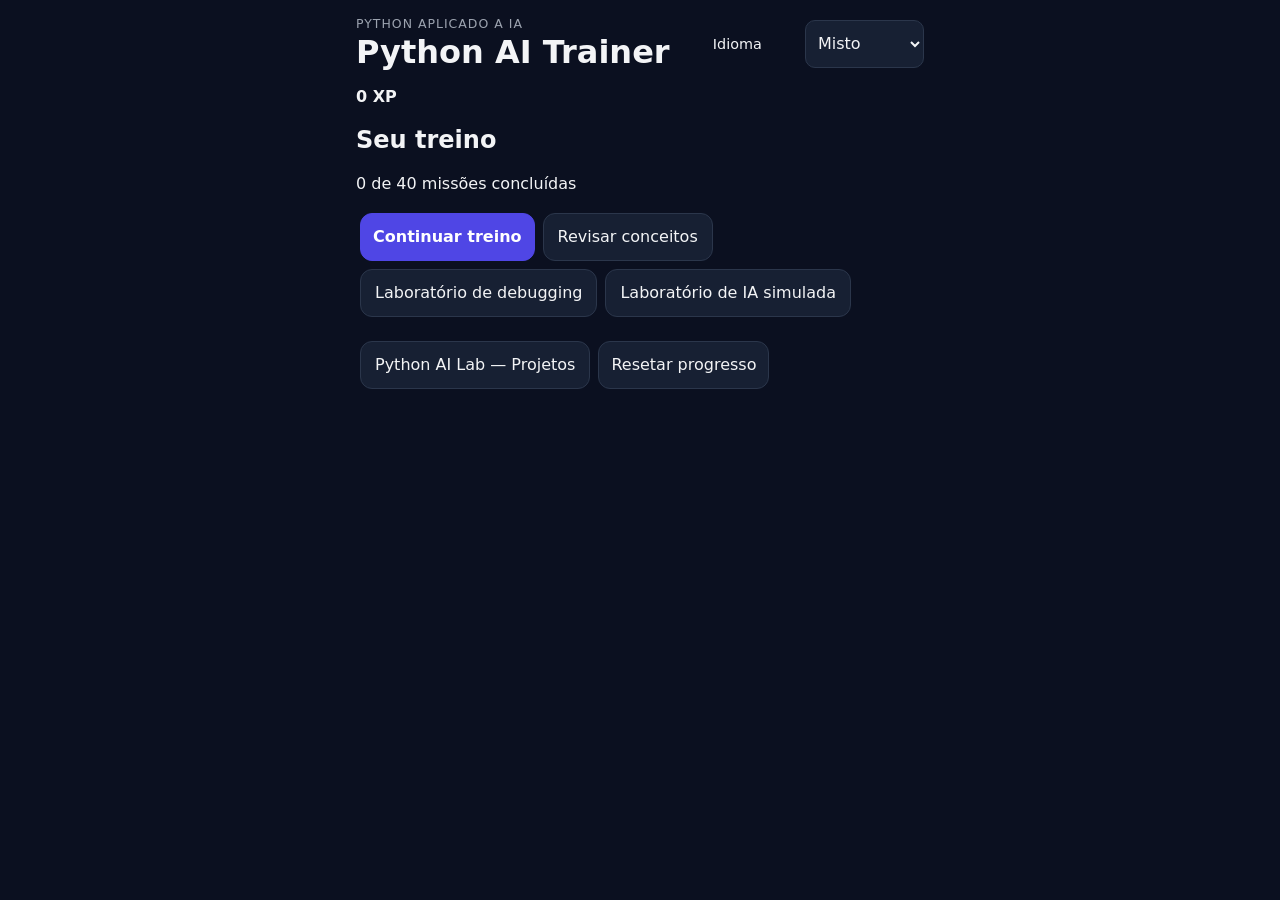
==== index.html @ 4cb20e85 "Refine project guidance and verify evaluation boundary cases" ====
<!doctype html>
<html lang="pt-BR"><head><meta charset="utf-8"><meta name="viewport" content="width=device-width, initial-scale=1, viewport-fit=cover"><meta name="theme-color" content="#111827"><title>Python AI Trainer</title><link rel="stylesheet" href="style.css"><link rel="stylesheet" href="projects/projects.css"></head>
<body><p id="storageStatus" role="status" hidden></p><main class="app-shell"><header class="topbar"><div><p id="tagline" class="eyebrow">Python aplicado a IA</p><h1>Python AI Trainer</h1></div><label for="language" id="languageLabel">Idioma</label><select id="language"><option value="pt">Português</option><option value="mixed">Misto</option><option value="en">English</option></select><strong id="xp">0 XP</strong></header>
<section id="home"><h2 id="homeTitle">Seu treino</h2><p id="homeProgress"></p><button id="continue" class="primary">Continuar treino</button><button id="reviewButton"></button><button id="debugButton"></button><button id="aiLabButton"></button><p id="reviewNotice" aria-live="polite"></p><div id="debugList" hidden></div><button id="projectsButton">Python AI Lab — Projetos</button><button id="reset">Resetar progresso</button></section>
<section id="mission" hidden><button id="returnToProject" hidden></button><button id="homeButton">← Início</button><div class="progress-card"><p id="module"></p><p id="counter"></p><div class="progress-track"><div id="bar" class="progress-bar"></div></div></div><article class="mission-card"><h2 id="title"></h2><p id="prompt"></p><section id="debugPanel" hidden><p id="debugNotice"></p><pre id="debugError"></pre><div id="investigate"></div><p id="investigationFeedback" aria-live="polite"></p></section><pre id="context"></pre><pre id="code"></pre><div id="answer" class="answer"></div><pre id="assembled" class="code-display" hidden></pre><div id="legend" class="legend"></div><section id="glossary" hidden><div id="termDetails"></div><button id="knowTerm"></button><button id="closeGlossary"></button></section><button id="simulate" hidden></button><section id="simulation" hidden><p id="simLabel"></p><pre id="simCode"></pre><p id="simExplanation" aria-live="polite"></p><h3 id="variablesLabel"></h3><pre id="simVariables"></pre><h3 id="outputLabel"></h3><pre id="simOutput"></pre><div class="actions"><button id="prevLine"></button><button id="nextLine"></button><button id="resetSim"></button></div></section><div class="actions"><button id="hint">Dica 1</button><button id="submit" class="primary">Responder</button></div><p id="feedback" aria-live="polite"></p><button id="next" class="primary" hidden>Próxima missão</button></article><button id="restartModule">Recomeçar módulo</button></section><section id="aiLab" hidden><button id="labHome"></button><h2 id="labTitle"></h2><p id="labNotice"></p><div id="labChoices" class="actions"></div><section id="labFlow" hidden><h3 id="labStage"></h3><pre id="labData"></pre><p id="labExplanation"></p><div id="labActions" class="answer"></div><p id="labFeedback" aria-live="polite"></p><div class="actions"><button id="labPrev"></button><button id="labNext"></button><button id="labRestart"></button></div></section></section><section id="projectsArea" hidden aria-label="Python AI Lab">
  <nav class="project-nav" aria-label="Python AI Lab navigation">
    <button id="pHome"></button><details id="pMenu"><summary id="pMenuLabel"></summary><div class="project-stack"><button id="pHub"></button><button id="pDebug"></button><button id="pTesting"></button><button id="pSkills"></button><button id="pPortfolio"></button></div></details>
  </nav>
  <p id="pXP" class="eyebrow"></p>
  <section id="pListPanel"><h2 id="pListTitle" tabindex="-1"></h2><p id="pListIntro"></p><div id="pList"></div></section>
  <section id="pActivity" hidden>
    <h2 id="pTitle" tabindex="-1"></h2><details id="pObjective"><summary id="pObjectiveLabel"></summary><p id="pGoal"></p><p id="pContext" class="description"></p></details><p id="pProgress"></p>
    <details><summary id="pNavigationSummary">Etapas / Stages</summary><div id="pStepList" class="project-stack"></div></details>
    <article class="mission-card project-stage">
      <h3 id="pStep" tabindex="-1"></h3><p id="pPrompt"></p><pre id="pCode"></pre><pre id="pEvidence" hidden></pre>
      <div id="pAnswers" class="answer"></div>
      <div class="actions"><button id="pHint"></button><button id="pSubmit" class="primary"></button></div>
      <p id="pFeedback" aria-live="polite" role="status"></p>
      <aside id="pSupport" class="project-support" hidden><p id="pSupportText"></p><div class="actions"><button id="pReview"></button><button id="pExample"></button><button id="pProceed"></button></div></aside>
      <div id="pLayers" class="actions"></div><p id="pLayerText" class="project-support" hidden></p>
      <div id="pTerms" class="actions"></div><pre id="pTermText" class="project-support" hidden></pre>
      <div class="actions"><button id="pPrev"></button><button id="pNext" class="primary"></button></div>
    </article>
    <details id="pWorkspace"><summary id="pWorkspaceLabel"></summary><p id="pArtifactSummary"></p><pre id="pArtifact"></pre><pre id="pPreview"></pre><pre id="pSolution"></pre></details>
    <section class="project-card"><button id="pRunTests"></button><p id="pTestsNotice"></p><pre id="pTestsResult" aria-live="polite"></pre></section>
    <details id="pFlow"><summary id="pFlowSummary"></summary><p id="pFlowNotice"></p><div id="pFlowChoices" class="actions"></div><div id="pFlowPath" class="project-stack"></div><h3 id="pFlowTitle"></h3><h4 id="pInputLabel"></h4><pre id="pFlowInput"></pre><h4 id="pOutputLabel"></h4><pre id="pFlowOutput"></pre><p id="pFlowExplanation" aria-live="polite"></p><div class="actions"><button id="pFlowPrev"></button><button id="pFlowNext"></button><button id="pFlowReset"></button></div></details>
    <p id="pLimit" class="description"></p><button id="pRestart"></button>
  </section>
  <section id="pConclusion" hidden><h2 id="pConclusionTitle" tabindex="-1"></h2><p id="pConclusionResult"></p><p id="pConclusionLimit"></p><div class="actions"><button id="pRevisit"></button><button id="pExport"></button></div></section>
  <section id="pPortfolioPanel" hidden><h2 id="pPortfolioTitle" tabindex="-1"></h2><p id="pPortfolioIntro"></p><div id="pPortfolioList"></div></section>
  <section id="pSkillsPanel" hidden><h2 id="pSkillsTitle" tabindex="-1"></h2><p id="pSkillsIntro"></p><div id="pSkillsCards"></div></section>
</section>
</main>
<script src="core/storage.js"></script><script src="core/progress.js"></script><script src="core/session.js"></script><script src="core/simulation.js"></script><script src="core/content.js"></script><script src="labs.js"></script><script src="game.js"></script><script src="language.js"></script><script src="projects/engine.js"></script><script src="projects/models.js"></script><script src="projects/portfolio.js"></script><script src="projects/flow-view.js"></script><script src="projects/view.js"></script><script src="app.js"></script></body></html>
---- style.css ----
:root {
  color-scheme: light dark;
  --bg: #0b1020;
  --panel: #121a2b;
  --card: #172033;
  --text: #f3f4f6;
  --muted: #9ca3af;
  --border: #2b364b;
  --accent: #4f46e5;
  --accent-2: #6366f1;
  --success: #16a34a;
  --danger: #dc2626;
}

* { box-sizing: border-box; }
body {
  margin: 0;
  font-family: Inter, system-ui, -apple-system, BlinkMacSystemFont, "Segoe UI", sans-serif;
  background: var(--bg);
  color: var(--text);
}
button { font: inherit; }
.app-shell { width: min(100%, 980px); margin: 0 auto; padding: 16px; }
.topbar { display: flex; justify-content: space-between; align-items: center; gap: 16px; margin-bottom: 14px; }
.topbar h1 { margin: 2px 0 0; font-size: clamp(1.35rem, 5vw, 2rem); }
.eyebrow { margin: 0; color: var(--muted); font-size: .78rem; text-transform: uppercase; letter-spacing: .08em; }
.xp-box { border: 1px solid var(--border); background: var(--panel); border-radius: 12px; padding: 10px 12px; white-space: nowrap; }
.progress-card, .mission-card, .legend-card { border: 1px solid var(--border); background: var(--panel); border-radius: 16px; }
.progress-card { padding: 12px; margin-bottom: 14px; }
.progress-labels { display: flex; justify-content: space-between; color: var(--muted); font-size: .88rem; margin-bottom: 8px; }
.progress-track { height: 9px; background: var(--card); border-radius: 999px; overflow: hidden; }
.progress-bar { height: 100%; width: 0; background: var(--accent); transition: width .2s ease; }
.game-grid { display: grid; gap: 14px; }
.mission-card, .legend-card { padding: 16px; }
.mission-card h2 { margin: 6px 0 8px; font-size: 1.25rem; }
.description { color: var(--muted); line-height: 1.5; }
.data-card, .why-card { background: var(--card); border: 1px solid var(--border); border-radius: 12px; padding: 12px; }
.data-card span { color: var(--muted); font-size: .85rem; }
pre { margin: 8px 0 0; overflow-x: auto; white-space: pre-wrap; word-break: break-word; }
h3 { margin: 18px 0 10px; font-size: 1rem; }
.token-bank { display: flex; flex-wrap: wrap; gap: 9px; }
.token-bank button, .actions button, .next {
  min-height: 44px;
  border-radius: 11px;
  border: 1px solid var(--border);
  background: var(--card);
  color: var(--text);
  padding: 10px 13px;
  cursor: pointer;
}
.token-bank button { font-family: ui-monospace, SFMono-Regular, Menlo, monospace; }
.token-bank button:active, .actions button:active { transform: scale(.98); }
button.primary { background: var(--accent); border-color: var(--accent); color: white; font-weight: 700; }
.code-display { min-height: 120px; border: 1px solid var(--border); background: #0a0f1d; border-radius: 12px; padding: 13px; font-family: ui-monospace, SFMono-Regular, Menlo, monospace; white-space: pre-wrap; word-break: break-word; }
.code-placeholder { color: var(--muted); font-family: inherit; }
.actions { display: flex; flex-wrap: wrap; gap: 9px; margin-top: 12px; }
.feedback { margin-top: 12px; border: 1px solid var(--border); border-radius: 12px; padding: 12px; color: var(--muted); line-height: 1.45; }
.feedback.success { color: #bbf7d0; border-color: #166534; }
.feedback.error { color: #fecaca; border-color: #7f1d1d; }
.next { width: 100%; margin-top: 12px; }
.hidden { display: none !important; }
.legend-item { padding: 10px 0; border-bottom: 1px solid var(--border); }
.legend-item:last-child { border-bottom: 0; }
.legend-item code { display: inline-block; margin-bottom: 4px; }
.legend-item p, .why-card p { margin: 4px 0 0; color: var(--muted); line-height: 1.4; }
.why-card { margin-top: 18px; }

@media (min-width: 760px) {
  .game-grid { grid-template-columns: minmax(0, 1.5fr) minmax(260px, .8fr); align-items: start; }
  .legend-card { position: sticky; top: 16px; }
}
[hidden] { display:none !important; }
button { min-height:48px; padding:10px 14px; border:1px solid var(--border); border-radius:12px; background:var(--card); color:var(--text); cursor:pointer; }
button.selected { outline:3px solid var(--accent-2); }
#answer { display:grid; gap:10px; margin:14px 0; }
#answer button { width:100%; text-align:left; white-space:normal; }
#homeStats, #glossaryList article, #mission .mission-card { padding:16px; margin:12px 0; border:1px solid var(--border); border-radius:14px; background:var(--panel); }
@media(max-width:480px){.app-shell{padding:12px}.topbar{align-items:flex-start;flex-direction:column}.actions{display:grid;grid-template-columns:1fr}pre{max-width:100%}}
[hidden]{display:none!important}
#home,#mission{width:100%}.app-shell{width:min(100%,600px);padding:16px}.mission-card{padding:16px;margin:12px 0}.answer{display:grid;gap:10px;margin:16px 0}.answer button,.actions button,#continue,#reset,#restartModule,#homeButton,#next{min-height:48px;padding:12px;border-radius:12px;white-space:normal;overflow-wrap:anywhere}.answer button{text-align:left}.selected{outline:3px solid var(--accent-2)}.legend{padding:10px 0;color:var(--muted);font-size:.92rem}.legend p{margin:7px 0}.code-display,pre{max-width:100%;overflow-wrap:anywhere;white-space:pre-wrap}.progress-card p{display:inline-block;margin:4px 12px 8px 0}.actions{display:grid;grid-template-columns:1fr 1fr;gap:10px}.feedback{line-height:1.5;overflow-wrap:anywhere}button{touch-action:manipulation}@media(max-width:360px){.app-shell{padding:10px}.actions{grid-template-columns:1fr}.topbar{align-items:flex-start;flex-direction:column}.mission-card{padding:12px}}
select{min-height:48px;max-width:100%;font:inherit;background:var(--card);color:var(--text);padding:8px;border:1px solid var(--border);border-radius:10px}.topbar{flex-wrap:wrap}.topbar label{font-size:.9rem}#glossary,#simulation{padding:12px;background:var(--card);border:1px solid var(--accent-2);border-radius:12px;margin:12px 0}#simCode span{display:block;white-space:pre-wrap;overflow-wrap:anywhere}.current-line{background:#39317d;border-left:4px solid #a5b4fc}button:disabled{opacity:.5;cursor:default}button:focus-visible,select:focus-visible{outline:3px solid #a5b4fc;outline-offset:2px}#termDetails p{overflow-wrap:anywhere}#legend button{margin:4px;max-width:100%}
#debugList{display:grid;gap:10px;margin:12px 0}#debugPanel{border:1px solid #f59e0b;border-radius:12px;padding:12px;margin:12px 0}#investigate{display:grid;gap:8px}#aiLab pre,#debugError{overflow-wrap:anywhere;white-space:pre-wrap}#labChoices{display:grid;grid-template-columns:1fr}#labFlow{margin:16px 0;padding:12px;border:1px solid var(--border);border-radius:12px}#home>button{margin:4px;max-width:100%;overflow-wrap:anywhere}#debugList button,#investigate button,#labFlow button{min-height:48px;white-space:normal;overflow-wrap:anywhere;max-width:100%}@media(prefers-reduced-motion:reduce){*,*::before,*::after{animation:none!important;transition:none!important;scroll-behavior:auto!important}}
---- projects/projects.css ----
.project-nav,.project-stack{display:grid;gap:8px;margin:12px 0}.project-nav{grid-template-columns:repeat(2,minmax(0,1fr))}#projectsArea{max-width:100%;min-width:0}#projectsArea button{min-height:48px;white-space:pre-wrap;overflow-wrap:anywhere;max-width:100%;font-size:1rem}#projectsArea pre{font-size:.88rem;max-width:100%;white-space:pre-wrap;overflow-wrap:anywhere;word-break:break-word}#projectsArea p{line-height:1.5;overflow-wrap:anywhere}#projectsArea details,.project-card{padding:14px;margin:12px 0;border:1px solid var(--border);border-radius:14px;background:var(--panel)}#projectsArea summary{min-height:44px;cursor:pointer;font-weight:600;line-height:1.5;overflow-wrap:anywhere}.project-card h3{margin-top:0}.project-stage{margin:12px 0}.project-support{border-left:3px solid #a5b4fc;background:var(--card);padding:12px;margin:12px 0}.project-stack [aria-current=step],#pFlowPath [aria-current=step]{outline:2px solid #a5b4fc;background:#39317d}.project-stack button{text-align:left}#pFlowPath button:not(:last-child)::after{content:' ↓';color:#c7d2fe}.flow-warning{border-left:3px solid #f59e0b;padding-left:12px}#storageStatus{margin:8px;padding:12px;border:1px solid #f59e0b;border-radius:8px;line-height:1.4}#pAnswers button[disabled]{opacity:1;cursor:default}#pAnswers button[disabled]:not(.selected){opacity:.6}#returnToProject{margin:8px 0;min-height:48px}@media(max-width:360px){.project-nav{grid-template-columns:1fr}.project-card,#projectsArea details{padding:10px}}@media(prefers-reduced-motion:reduce){#projectsArea *{scroll-behavior:auto!important;transition:none!important}}
#projectsArea .project-nav>details{margin:0;padding:10px;align-self:start}#projectsArea .project-nav>details>summary{min-height:28px}#pTestsResult{line-height:1.7}#pStep,#pTitle,#pConclusionTitle{scroll-margin-top:12px}
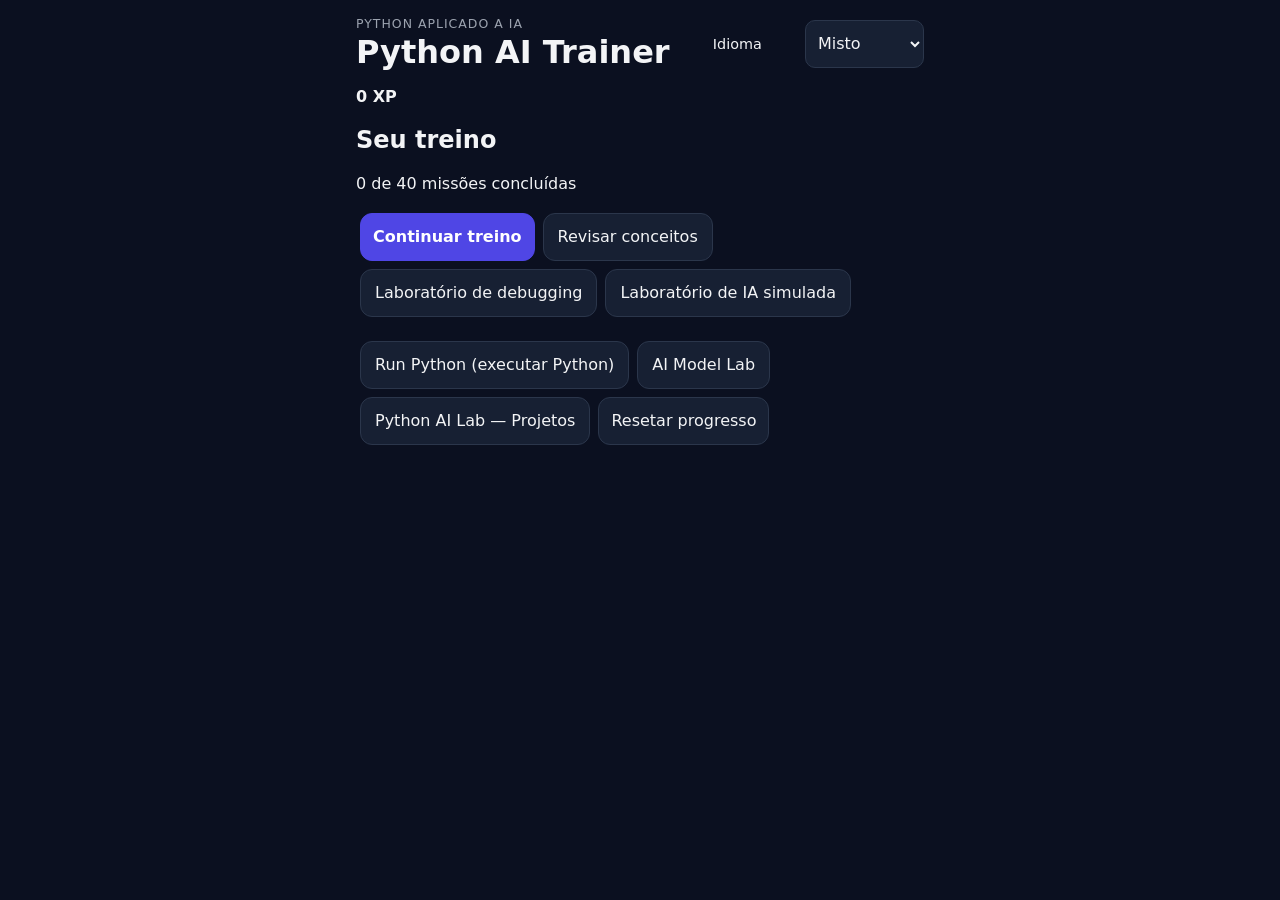
==== commit d9bb52be: "Integrate 14 executable challenges, mobile editor and safe model lab preparation" ====
--- a/index.html
+++ b/index.html
@@ -1,7 +1,7 @@
 <!doctype html>
-<html lang="pt-BR"><head><meta charset="utf-8"><meta name="viewport" content="width=device-width, initial-scale=1, viewport-fit=cover"><meta name="theme-color" content="#111827"><title>Python AI Trainer</title><link rel="stylesheet" href="style.css"><link rel="stylesheet" href="projects/projects.css"></head>
+<html lang="pt-BR"><head><meta charset="utf-8"><meta name="viewport" content="width=device-width, initial-scale=1, viewport-fit=cover"><meta name="theme-color" content="#111827"><title>Python AI Trainer</title><link rel="stylesheet" href="style.css"><link rel="stylesheet" href="projects/projects.css"><link rel="stylesheet" href="runtime/runtime.css"></head>
 <body><p id="storageStatus" role="status" hidden></p><main class="app-shell"><header class="topbar"><div><p id="tagline" class="eyebrow">Python aplicado a IA</p><h1>Python AI Trainer</h1></div><label for="language" id="languageLabel">Idioma</label><select id="language"><option value="pt">Português</option><option value="mixed">Misto</option><option value="en">English</option></select><strong id="xp">0 XP</strong></header>
-<section id="home"><h2 id="homeTitle">Seu treino</h2><p id="homeProgress"></p><button id="continue" class="primary">Continuar treino</button><button id="reviewButton"></button><button id="debugButton"></button><button id="aiLabButton"></button><p id="reviewNotice" aria-live="polite"></p><div id="debugList" hidden></div><button id="projectsButton">Python AI Lab — Projetos</button><button id="reset">Resetar progresso</button></section>
+<section id="home"><h2 id="homeTitle">Seu treino</h2><p id="homeProgress"></p><button id="continue" class="primary">Continuar treino</button><button id="reviewButton"></button><button id="debugButton"></button><button id="aiLabButton"></button><p id="reviewNotice" aria-live="polite"></p><div id="debugList" hidden></div><button id="runtimeButton">Run Python (executar Python)</button><button id="modelLabButton" hidden>AI Model Lab</button><button id="projectsButton">Python AI Lab — Projetos</button><button id="reset">Resetar progresso</button></section>
 <section id="mission" hidden><button id="returnToProject" hidden></button><button id="homeButton">← Início</button><div class="progress-card"><p id="module"></p><p id="counter"></p><div class="progress-track"><div id="bar" class="progress-bar"></div></div></div><article class="mission-card"><h2 id="title"></h2><p id="prompt"></p><section id="debugPanel" hidden><p id="debugNotice"></p><pre id="debugError"></pre><div id="investigate"></div><p id="investigationFeedback" aria-live="polite"></p></section><pre id="context"></pre><pre id="code"></pre><div id="answer" class="answer"></div><pre id="assembled" class="code-display" hidden></pre><div id="legend" class="legend"></div><section id="glossary" hidden><div id="termDetails"></div><button id="knowTerm"></button><button id="closeGlossary"></button></section><button id="simulate" hidden></button><section id="simulation" hidden><p id="simLabel"></p><pre id="simCode"></pre><p id="simExplanation" aria-live="polite"></p><h3 id="variablesLabel"></h3><pre id="simVariables"></pre><h3 id="outputLabel"></h3><pre id="simOutput"></pre><div class="actions"><button id="prevLine"></button><button id="nextLine"></button><button id="resetSim"></button></div></section><div class="actions"><button id="hint">Dica 1</button><button id="submit" class="primary">Responder</button></div><p id="feedback" aria-live="polite"></p><button id="next" class="primary" hidden>Próxima missão</button></article><button id="restartModule">Recomeçar módulo</button></section><section id="aiLab" hidden><button id="labHome"></button><h2 id="labTitle"></h2><p id="labNotice"></p><div id="labChoices" class="actions"></div><section id="labFlow" hidden><h3 id="labStage"></h3><pre id="labData"></pre><p id="labExplanation"></p><div id="labActions" class="answer"></div><p id="labFeedback" aria-live="polite"></p><div class="actions"><button id="labPrev"></button><button id="labNext"></button><button id="labRestart"></button></div></section></section><section id="projectsArea" hidden aria-label="Python AI Lab">
   <nav class="project-nav" aria-label="Python AI Lab navigation">
     <button id="pHome"></button><details id="pMenu"><summary id="pMenuLabel"></summary><div class="project-stack"><button id="pHub"></button><button id="pDebug"></button><button id="pTesting"></button><button id="pSkills"></button><button id="pPortfolio"></button></div></details>
@@ -24,11 +24,11 @@
     <details id="pWorkspace"><summary id="pWorkspaceLabel"></summary><p id="pArtifactSummary"></p><pre id="pArtifact"></pre><pre id="pPreview"></pre><pre id="pSolution"></pre></details>
     <section class="project-card"><button id="pRunTests"></button><p id="pTestsNotice"></p><pre id="pTestsResult" aria-live="polite"></pre></section>
     <details id="pFlow"><summary id="pFlowSummary"></summary><p id="pFlowNotice"></p><div id="pFlowChoices" class="actions"></div><div id="pFlowPath" class="project-stack"></div><h3 id="pFlowTitle"></h3><h4 id="pInputLabel"></h4><pre id="pFlowInput"></pre><h4 id="pOutputLabel"></h4><pre id="pFlowOutput"></pre><p id="pFlowExplanation" aria-live="polite"></p><div class="actions"><button id="pFlowPrev"></button><button id="pFlowNext"></button><button id="pFlowReset"></button></div></details>
-    <p id="pLimit" class="description"></p><button id="pRestart"></button>
+    <button id="pPython" hidden></button><p id="pLimit" class="description"></p><button id="pRestart"></button>
   </section>
-  <section id="pConclusion" hidden><h2 id="pConclusionTitle" tabindex="-1"></h2><p id="pConclusionResult"></p><p id="pConclusionLimit"></p><div class="actions"><button id="pRevisit"></button><button id="pExport"></button></div></section>
+  <section id="pConclusion" hidden><h2 id="pConclusionTitle" tabindex="-1"></h2><p id="pConclusionResult"></p><p id="pConclusionLimit"></p><div class="actions"><button id="pConclusionPython" hidden></button><button id="pRevisit"></button><button id="pExport"></button></div></section>
   <section id="pPortfolioPanel" hidden><h2 id="pPortfolioTitle" tabindex="-1"></h2><p id="pPortfolioIntro"></p><div id="pPortfolioList"></div></section>
   <section id="pSkillsPanel" hidden><h2 id="pSkillsTitle" tabindex="-1"></h2><p id="pSkillsIntro"></p><div id="pSkillsCards"></div></section>
 </section>
-</main>
-<script src="core/storage.js"></script><script src="core/progress.js"></script><script src="core/session.js"></script><script src="core/simulation.js"></script><script src="core/content.js"></script><script src="labs.js"></script><script src="game.js"></script><script src="language.js"></script><script src="projects/engine.js"></script><script src="projects/models.js"></script><script src="projects/portfolio.js"></script><script src="projects/flow-view.js"></script><script src="projects/view.js"></script><script src="app.js"></script></body></html>
+<section id="runtimeArea" hidden aria-label="Python runtime"></section><section id="modelLabArea" hidden aria-label="AI Model Lab"></section></main>
+<script src="core/storage.js"></script><script src="core/progress.js"></script><script src="core/session.js"></script><script src="core/simulation.js"></script><script src="core/content.js"></script><script src="labs.js"></script><script src="game.js"></script><script src="language.js"></script><script src="projects/engine.js"></script><script src="projects/models.js"></script><script src="projects/portfolio.js"></script><script src="projects/flow-view.js"></script><script src="projects/view.js"></script><script src="runtime/content.js"></script><script src="runtime/progress.js"></script><script src="runtime/client.js"></script><script src="runtime/view.js"></script><script src="model-lab/contracts.js"></script><script src="model-lab/kaggle.js"></script><script src="model-lab/state.js"></script><script src="model-lab/view.js"></script><script src="app.js"></script></body></html>
--- a/runtime/runtime.css
+++ b/runtime/runtime.css
@@ -0,0 +1 @@
+#runtimeArea,#modelLabArea{width:100%;min-width:0;overflow-wrap:anywhere}#runtimeArea textarea,#runtimeArea select,#modelLabArea select{display:block;width:100%;max-width:100%;min-width:0;margin:8px 0}#runtimeArea textarea{box-sizing:border-box;background:#090f1d;color:var(--text);border:1px solid var(--border);border-radius:10px;padding:10px;font:16px/1.5 ui-monospace,SFMono-Regular,Menlo,monospace;resize:vertical;tab-size:4;white-space:pre-wrap;overflow-wrap:anywhere}#runtimeArea label{display:block;margin-top:10px}#runtimeArea button,#modelLabArea button{max-width:100%;white-space:pre-wrap;overflow-wrap:anywhere}#runtimeArea details,#rLinePanel,#rResult,#modelLabArea article{border:1px solid var(--border);border-radius:12px;padding:12px;margin:12px 0;background:var(--panel)}#runtimeArea pre,#modelLabArea pre{font-size:14px;line-height:1.5}#rStatus{padding:12px;border-left:4px solid var(--accent-2);background:var(--panel)}#rCases p{margin:8px 0}#rStale{color:#fbbf24}#runtimeArea textarea:focus-visible{outline:3px solid #a5b4fc;outline-offset:2px}#rChoices button{font-family:ui-monospace,SFMono-Regular,Menlo,monospace}#rHome,#rBack{margin:4px 0}#modelLabArea label{display:block;margin:10px 0}#modelLabArea .actions{grid-template-columns:1fr}#modelLabArea input{font:inherit;max-width:100%;width:100%;min-height:48px;color:var(--text);background:var(--card);border:1px solid var(--border);border-radius:10px;padding:8px}
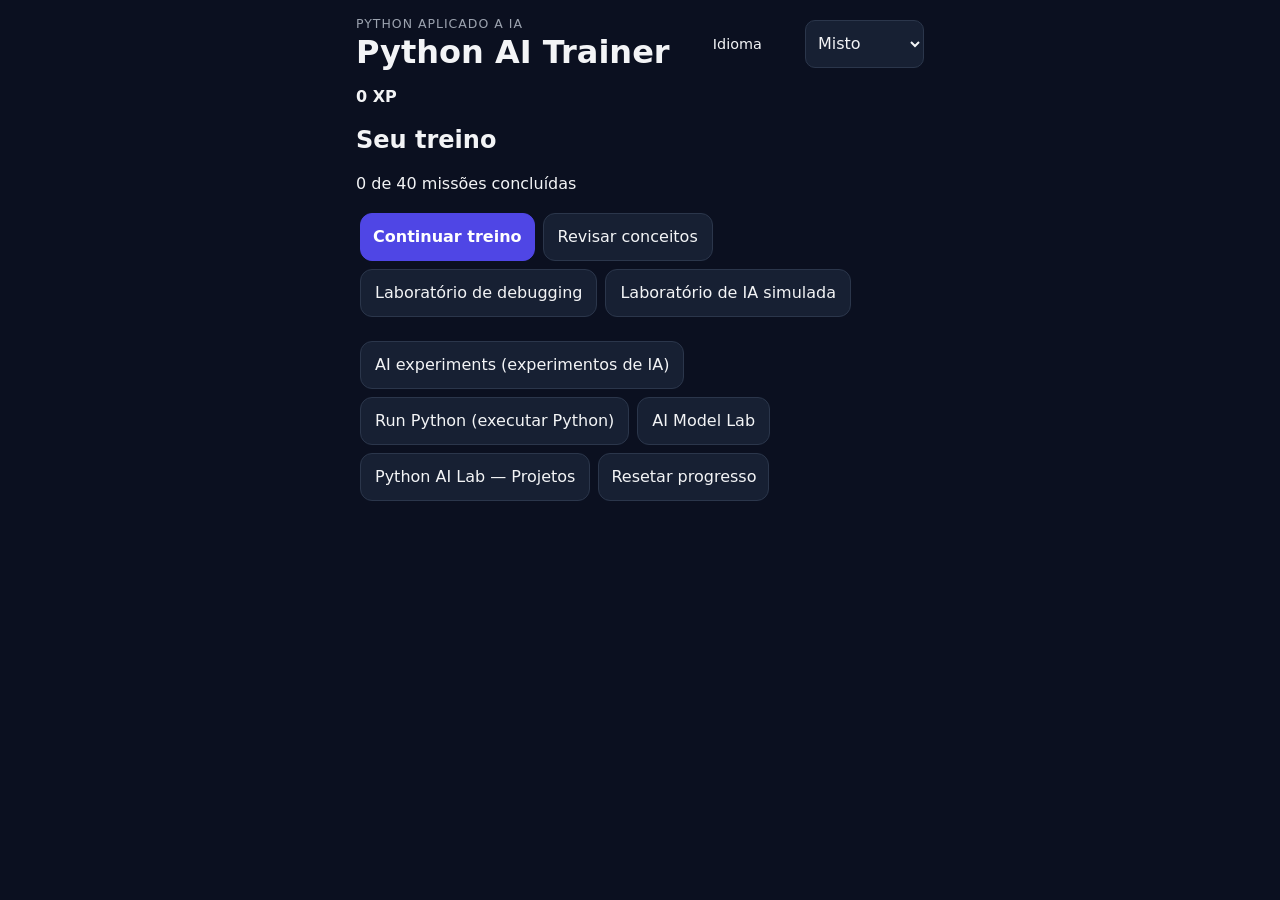
==== commit 5bfe098b: "Integrate experiment learning, measured local references and honest report imports" ====
--- a/index.html
+++ b/index.html
@@ -1,7 +1,7 @@
 <!doctype html>
-<html lang="pt-BR"><head><meta charset="utf-8"><meta name="viewport" content="width=device-width, initial-scale=1, viewport-fit=cover"><meta name="theme-color" content="#111827"><title>Python AI Trainer</title><link rel="stylesheet" href="style.css"><link rel="stylesheet" href="projects/projects.css"><link rel="stylesheet" href="runtime/runtime.css"></head>
+<html lang="pt-BR"><head><meta charset="utf-8"><meta name="viewport" content="width=device-width, initial-scale=1, viewport-fit=cover"><meta name="theme-color" content="#111827"><title>Python AI Trainer</title><link rel="stylesheet" href="style.css"><link rel="stylesheet" href="projects/projects.css"><link rel="stylesheet" href="runtime/runtime.css"><link rel="stylesheet" href="experiments/experiments.css"></head>
 <body><p id="storageStatus" role="status" hidden></p><main class="app-shell"><header class="topbar"><div><p id="tagline" class="eyebrow">Python aplicado a IA</p><h1>Python AI Trainer</h1></div><label for="language" id="languageLabel">Idioma</label><select id="language"><option value="pt">Português</option><option value="mixed">Misto</option><option value="en">English</option></select><strong id="xp">0 XP</strong></header>
-<section id="home"><h2 id="homeTitle">Seu treino</h2><p id="homeProgress"></p><button id="continue" class="primary">Continuar treino</button><button id="reviewButton"></button><button id="debugButton"></button><button id="aiLabButton"></button><p id="reviewNotice" aria-live="polite"></p><div id="debugList" hidden></div><button id="runtimeButton">Run Python (executar Python)</button><button id="modelLabButton" hidden>AI Model Lab</button><button id="projectsButton">Python AI Lab — Projetos</button><button id="reset">Resetar progresso</button></section>
+<section id="home"><h2 id="homeTitle">Seu treino</h2><p id="homeProgress"></p><button id="continue" class="primary">Continuar treino</button><button id="reviewButton"></button><button id="debugButton"></button><button id="aiLabButton"></button><p id="reviewNotice" aria-live="polite"></p><div id="debugList" hidden></div><button id="experimentsButton">Experimentos de IA</button><button id="runtimeButton">Run Python (executar Python)</button><button id="modelLabButton" hidden>AI Model Lab</button><button id="projectsButton">Python AI Lab — Projetos</button><button id="reset">Resetar progresso</button></section>
 <section id="mission" hidden><button id="returnToProject" hidden></button><button id="homeButton">← Início</button><div class="progress-card"><p id="module"></p><p id="counter"></p><div class="progress-track"><div id="bar" class="progress-bar"></div></div></div><article class="mission-card"><h2 id="title"></h2><p id="prompt"></p><section id="debugPanel" hidden><p id="debugNotice"></p><pre id="debugError"></pre><div id="investigate"></div><p id="investigationFeedback" aria-live="polite"></p></section><pre id="context"></pre><pre id="code"></pre><div id="answer" class="answer"></div><pre id="assembled" class="code-display" hidden></pre><div id="legend" class="legend"></div><section id="glossary" hidden><div id="termDetails"></div><button id="knowTerm"></button><button id="closeGlossary"></button></section><button id="simulate" hidden></button><section id="simulation" hidden><p id="simLabel"></p><pre id="simCode"></pre><p id="simExplanation" aria-live="polite"></p><h3 id="variablesLabel"></h3><pre id="simVariables"></pre><h3 id="outputLabel"></h3><pre id="simOutput"></pre><div class="actions"><button id="prevLine"></button><button id="nextLine"></button><button id="resetSim"></button></div></section><div class="actions"><button id="hint">Dica 1</button><button id="submit" class="primary">Responder</button></div><p id="feedback" aria-live="polite"></p><button id="next" class="primary" hidden>Próxima missão</button></article><button id="restartModule">Recomeçar módulo</button></section><section id="aiLab" hidden><button id="labHome"></button><h2 id="labTitle"></h2><p id="labNotice"></p><div id="labChoices" class="actions"></div><section id="labFlow" hidden><h3 id="labStage"></h3><pre id="labData"></pre><p id="labExplanation"></p><div id="labActions" class="answer"></div><p id="labFeedback" aria-live="polite"></p><div class="actions"><button id="labPrev"></button><button id="labNext"></button><button id="labRestart"></button></div></section></section><section id="projectsArea" hidden aria-label="Python AI Lab">
   <nav class="project-nav" aria-label="Python AI Lab navigation">
     <button id="pHome"></button><details id="pMenu"><summary id="pMenuLabel"></summary><div class="project-stack"><button id="pHub"></button><button id="pDebug"></button><button id="pTesting"></button><button id="pSkills"></button><button id="pPortfolio"></button></div></details>
@@ -30,5 +30,5 @@
   <section id="pPortfolioPanel" hidden><h2 id="pPortfolioTitle" tabindex="-1"></h2><p id="pPortfolioIntro"></p><div id="pPortfolioList"></div></section>
   <section id="pSkillsPanel" hidden><h2 id="pSkillsTitle" tabindex="-1"></h2><p id="pSkillsIntro"></p><div id="pSkillsCards"></div></section>
 </section>
-<section id="runtimeArea" hidden aria-label="Python runtime"></section><section id="modelLabArea" hidden aria-label="AI Model Lab"></section></main>
-<script src="core/storage.js"></script><script src="core/progress.js"></script><script src="core/session.js"></script><script src="core/simulation.js"></script><script src="core/content.js"></script><script src="labs.js"></script><script src="game.js"></script><script src="language.js"></script><script src="projects/engine.js"></script><script src="projects/models.js"></script><script src="projects/portfolio.js"></script><script src="projects/flow-view.js"></script><script src="projects/view.js"></script><script src="runtime/content.js"></script><script src="runtime/progress.js"></script><script src="runtime/client.js"></script><script src="runtime/view.js"></script><script src="model-lab/contracts.js"></script><script src="model-lab/kaggle.js"></script><script src="model-lab/state.js"></script><script src="model-lab/view.js"></script><script src="app.js"></script></body></html>
+<section id="experimentArea" hidden aria-label="AI experiments"></section><section id="runtimeArea" hidden aria-label="Python runtime"></section><section id="modelLabArea" hidden aria-label="AI Model Lab"></section></main>
+<script src="core/storage.js"></script><script src="core/progress.js"></script><script src="core/session.js"></script><script src="core/simulation.js"></script><script src="core/content.js"></script><script src="labs.js"></script><script src="game.js"></script><script src="language.js"></script><script src="projects/engine.js"></script><script src="projects/models.js"></script><script src="projects/portfolio.js"></script><script src="projects/flow-view.js"></script><script src="projects/view.js"></script><script src="runtime/content.js"></script><script src="runtime/progress.js"></script><script src="runtime/client.js"></script><script src="runtime/view.js"></script><script src="model-lab/contracts.js"></script><script src="model-lab/kaggle.js"></script><script src="model-lab/state.js"></script><script src="model-lab/view.js"></script><script src="experiments/contracts.js"></script><script src="experiments/state.js"></script><script src="experiments/view.js"></script><script src="app.js"></script></body></html>
--- a/experiments/experiments.css
+++ b/experiments/experiments.css
@@ -0,0 +1 @@
+#experimentArea{min-width:0;overflow-wrap:anywhere}#experimentArea button{max-width:100%;min-height:48px;white-space:normal;overflow-wrap:anywhere}#experimentArea article,#experimentArea details,#eResult{padding:12px;margin:12px 0;border:1px solid var(--border);border-radius:12px;background:var(--panel)}#experimentArea select{display:block;min-width:0;width:100%;max-width:100%;margin:8px 0}#experimentArea label{display:block;margin:8px 0}#experimentArea pre{max-width:100%;font-size:14px;line-height:1.5;white-space:pre-wrap;overflow-wrap:anywhere}#eStatus,#eReportState{padding:10px;border-left:4px solid var(--accent-2);background:var(--panel)}#experimentArea .actions{grid-template-columns:1fr}#eFeedback{padding:8px}#eNotebook{max-height:65vh;overflow-y:auto}#eSource{font-size:.9rem}#eNav button[aria-current=step]{outline:2px solid var(--accent-2)}
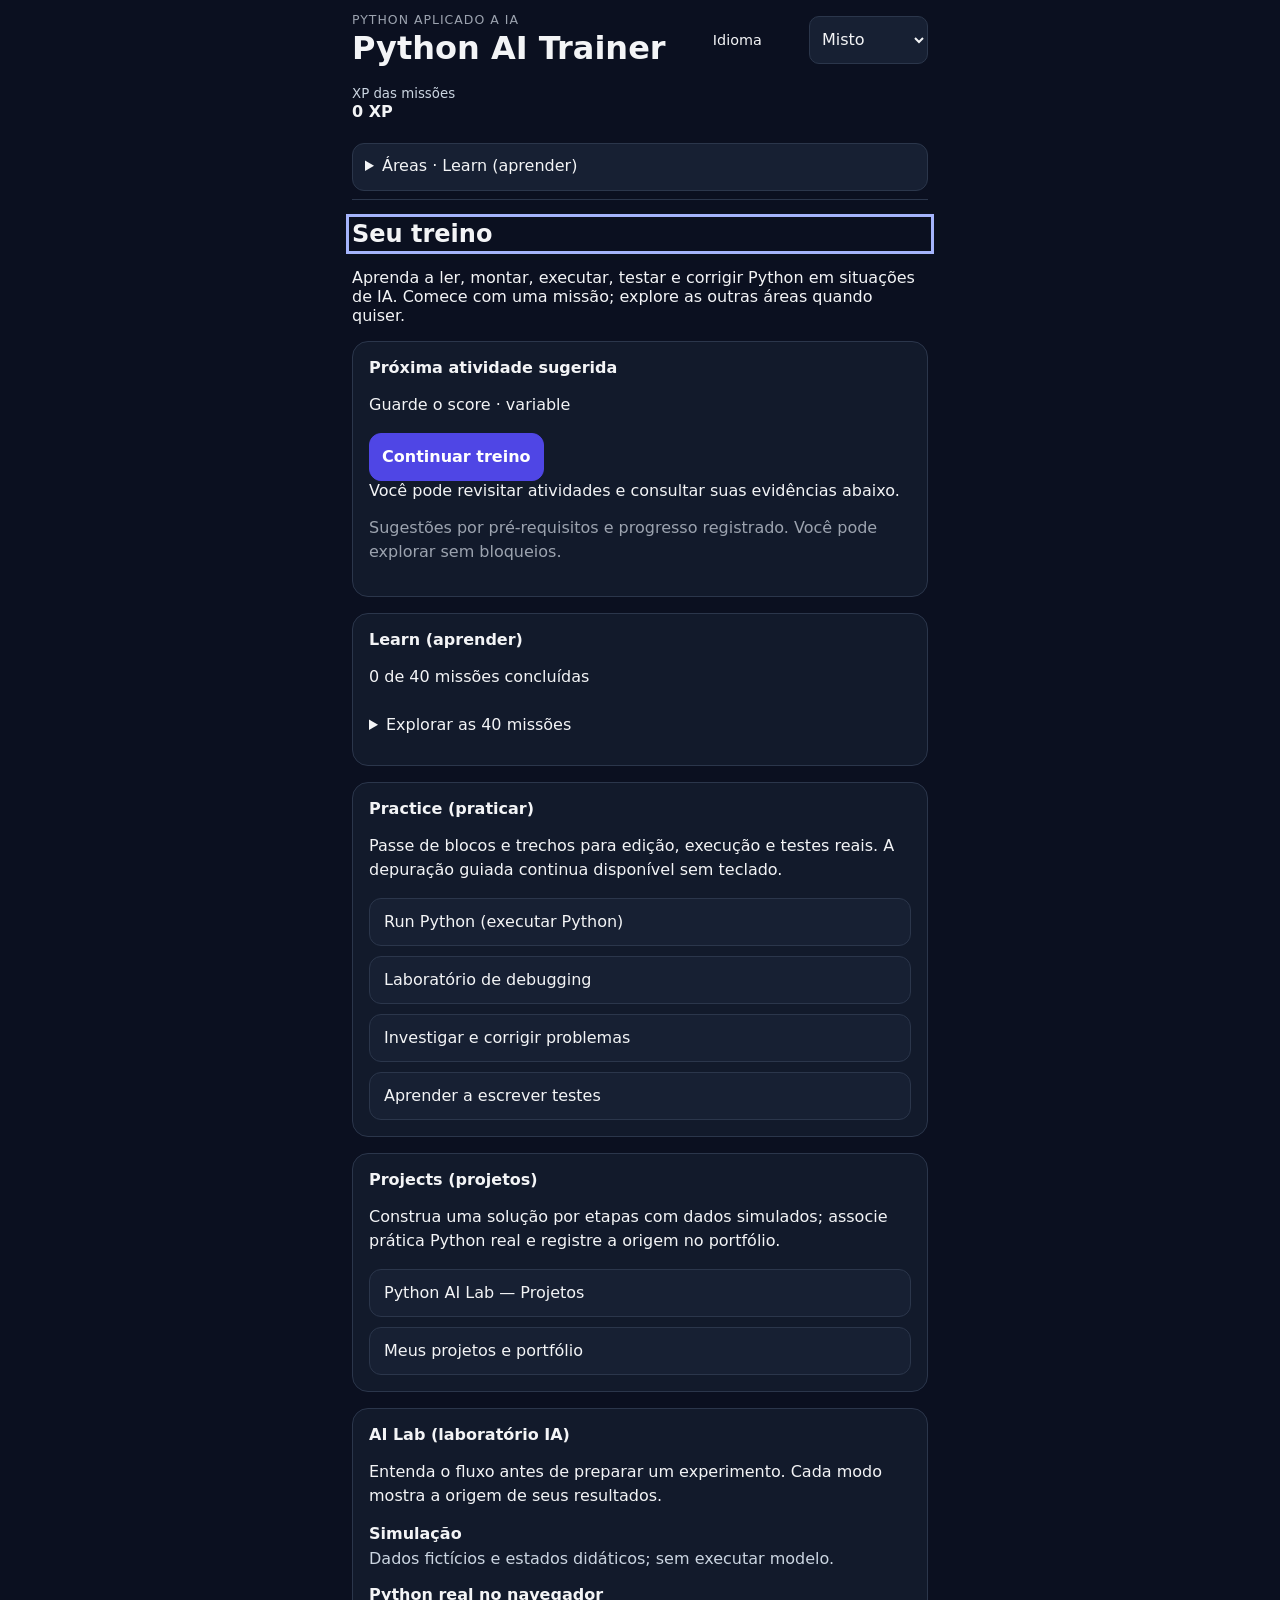
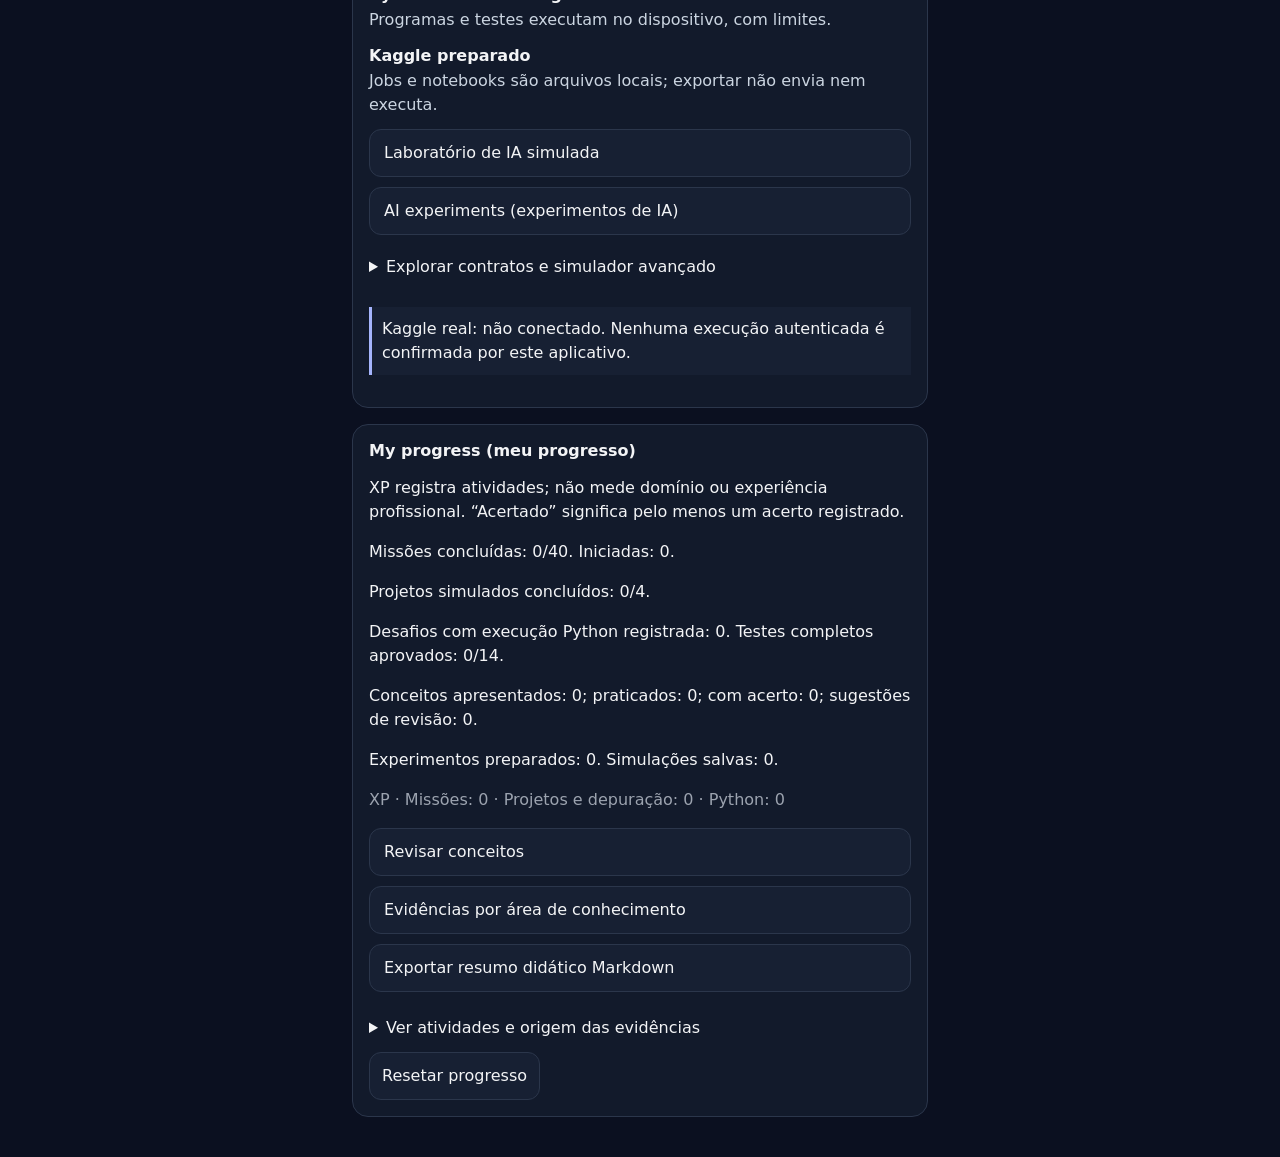
==== commit 52f8df4d: "Integrate learning navigation, pedagogical bridges and evidence-based progress" ====
--- a/index.html
+++ b/index.html
@@ -1,8 +1,14 @@
 <!doctype html>
-<html lang="pt-BR"><head><meta charset="utf-8"><meta name="viewport" content="width=device-width, initial-scale=1, viewport-fit=cover"><meta name="theme-color" content="#111827"><title>Python AI Trainer</title><link rel="stylesheet" href="style.css"><link rel="stylesheet" href="projects/projects.css"><link rel="stylesheet" href="runtime/runtime.css"><link rel="stylesheet" href="experiments/experiments.css"></head>
-<body><p id="storageStatus" role="status" hidden></p><main class="app-shell"><header class="topbar"><div><p id="tagline" class="eyebrow">Python aplicado a IA</p><h1>Python AI Trainer</h1></div><label for="language" id="languageLabel">Idioma</label><select id="language"><option value="pt">Português</option><option value="mixed">Misto</option><option value="en">English</option></select><strong id="xp">0 XP</strong></header>
-<section id="home"><h2 id="homeTitle">Seu treino</h2><p id="homeProgress"></p><button id="continue" class="primary">Continuar treino</button><button id="reviewButton"></button><button id="debugButton"></button><button id="aiLabButton"></button><p id="reviewNotice" aria-live="polite"></p><div id="debugList" hidden></div><button id="experimentsButton">Experimentos de IA</button><button id="runtimeButton">Run Python (executar Python)</button><button id="modelLabButton" hidden>AI Model Lab</button><button id="projectsButton">Python AI Lab — Projetos</button><button id="reset">Resetar progresso</button></section>
-<section id="mission" hidden><button id="returnToProject" hidden></button><button id="homeButton">← Início</button><div class="progress-card"><p id="module"></p><p id="counter"></p><div class="progress-track"><div id="bar" class="progress-bar"></div></div></div><article class="mission-card"><h2 id="title"></h2><p id="prompt"></p><section id="debugPanel" hidden><p id="debugNotice"></p><pre id="debugError"></pre><div id="investigate"></div><p id="investigationFeedback" aria-live="polite"></p></section><pre id="context"></pre><pre id="code"></pre><div id="answer" class="answer"></div><pre id="assembled" class="code-display" hidden></pre><div id="legend" class="legend"></div><section id="glossary" hidden><div id="termDetails"></div><button id="knowTerm"></button><button id="closeGlossary"></button></section><button id="simulate" hidden></button><section id="simulation" hidden><p id="simLabel"></p><pre id="simCode"></pre><p id="simExplanation" aria-live="polite"></p><h3 id="variablesLabel"></h3><pre id="simVariables"></pre><h3 id="outputLabel"></h3><pre id="simOutput"></pre><div class="actions"><button id="prevLine"></button><button id="nextLine"></button><button id="resetSim"></button></div></section><div class="actions"><button id="hint">Dica 1</button><button id="submit" class="primary">Responder</button></div><p id="feedback" aria-live="polite"></p><button id="next" class="primary" hidden>Próxima missão</button></article><button id="restartModule">Recomeçar módulo</button></section><section id="aiLab" hidden><button id="labHome"></button><h2 id="labTitle"></h2><p id="labNotice"></p><div id="labChoices" class="actions"></div><section id="labFlow" hidden><h3 id="labStage"></h3><pre id="labData"></pre><p id="labExplanation"></p><div id="labActions" class="answer"></div><p id="labFeedback" aria-live="polite"></p><div class="actions"><button id="labPrev"></button><button id="labNext"></button><button id="labRestart"></button></div></section></section><section id="projectsArea" hidden aria-label="Python AI Lab">
+<html lang="pt-BR"><head><meta charset="utf-8"><meta name="viewport" content="width=device-width, initial-scale=1, viewport-fit=cover"><meta name="theme-color" content="#111827"><title>Python AI Trainer</title><link rel="stylesheet" href="style.css"><link rel="stylesheet" href="learning/learning.css"><link rel="stylesheet" href="projects/projects.css"><link rel="stylesheet" href="runtime/runtime.css"><link rel="stylesheet" href="experiments/experiments.css"></head>
+<body><p id="storageStatus" role="status" hidden></p><main class="app-shell"><header class="topbar"><div><p id="tagline" class="eyebrow">Python aplicado a IA</p><h1>Python AI Trainer</h1></div><label for="language" id="languageLabel">Idioma</label><select id="language"><option value="pt">Português</option><option value="mixed">Misto</option><option value="en">English</option></select><div><small id="xpScope">XP das missões</small><br><strong id="xp">0 XP</strong></div></header>
+<nav id="learningNav" class="learning-nav" aria-label="Áreas de aprendizagem" hidden><details id="jMenu"><summary id="jMenuLabel"></summary><div id="jNav" class="learning-nav-links"><button data-area="learn"></button><button data-area="practice"></button><button data-area="projects"></button><button data-area="lab"></button><button data-area="progress"></button></div></details></nav>
+<section id="home"><h2 id="homeTitle" tabindex="-1">Seu treino</h2><p id="jIntro"></p><button id="jRetry" hidden>Recarregar / Retry</button><section id="jRecommendations" class="learning-card"><h3 id="jNextTitle"></h3><p id="jNextMission"></p><button id="continue" class="primary">Continuar treino</button><div id="jNext" class="learning-stack"></div><p id="jRecommendationNote" class="description"></p></section>
+<article id="jLearn" class="learning-card"><h3 id="jLearnTitle" tabindex="-1"></h3><p id="homeProgress"></p><details><summary id="jLibraryLabel"></summary><p id="jExploreNote"></p><div id="jMissionList" class="learning-stack"></div></details></article>
+<article id="jPractice" class="learning-card"><h3 id="jPracticeTitle" tabindex="-1"></h3><p id="jPracticeNote"></p><div class="learning-stack"><button id="runtimeButton">Run Python (executar Python)</button><button id="debugButton"></button><div id="debugList" hidden></div><button id="jDebug"></button><button id="jTesting"></button></div></article>
+<article id="jProjects" class="learning-card"><h3 id="jProjectsTitle" tabindex="-1"></h3><p id="jProjectsNote"></p><div class="learning-stack"><button id="projectsButton">Python AI Lab — Projetos</button><button id="jPortfolio"></button></div></article>
+<article id="jLab" class="learning-card"><h3 id="jLabTitle" tabindex="-1"></h3><p id="jLabNote"></p><dl id="jModes"></dl><div class="learning-stack"><button id="aiLabButton"></button><button id="experimentsButton">Experimentos de IA</button></div><details id="jAdvancedLab"><summary id="jAdvancedLabel"></summary><button id="modelLabButton" hidden>AI Model Lab</button></details><p id="jKaggleState" class="learning-notice"></p></article>
+<article id="jProgress" class="learning-card"><h3 id="jProgressTitle" tabindex="-1"></h3><p id="jProgressNote"></p><div id="jSummary"></div><p id="jXP" class="description"></p><div class="learning-stack"><button id="reviewButton"></button><button id="jSkills"></button><button id="jExport"></button></div><p id="reviewNotice" role="status" aria-live="polite"></p><details><summary id="jEvidenceLabel"></summary><div id="jEvidence"></div></details><button id="reset">Resetar progresso</button></article></section>
+<section id="mission" hidden><button id="returnToProject" hidden></button><button id="homeButton">← Início</button><div class="progress-card"><p id="module"></p><p id="counter"></p><div class="progress-track"><div id="bar" class="progress-bar"></div></div></div><article class="mission-card"><h2 id="title"></h2><p id="prompt"></p><section id="debugPanel" hidden><p id="debugNotice"></p><pre id="debugError"></pre><div id="investigate"></div><p id="investigationFeedback" aria-live="polite"></p></section><pre id="context"></pre><pre id="code"></pre><div id="answer" class="answer"></div><pre id="assembled" class="code-display" hidden></pre><div id="legend" class="legend"></div><section id="glossary" hidden><div id="termDetails"></div><button id="knowTerm"></button><button id="closeGlossary"></button></section><button id="simulate" hidden></button><section id="simulation" hidden><p id="simLabel"></p><pre id="simCode"></pre><p id="simExplanation" aria-live="polite"></p><h3 id="variablesLabel"></h3><pre id="simVariables"></pre><h3 id="outputLabel"></h3><pre id="simOutput"></pre><div class="actions"><button id="prevLine"></button><button id="nextLine"></button><button id="resetSim"></button></div></section><div class="actions"><button id="hint">Dica 1</button><button id="submit" class="primary">Responder</button></div><p id="feedback" role="status" aria-live="polite"></p><button id="next" class="primary" hidden>Próxima missão</button></article><button id="restartModule">Recomeçar módulo</button></section><section id="aiLab" hidden><button id="labHome"></button><h2 id="labTitle"></h2><p id="labNotice"></p><div id="labChoices" class="actions"></div><section id="labFlow" hidden><h3 id="labStage"></h3><pre id="labData"></pre><p id="labExplanation"></p><div id="labActions" class="answer"></div><p id="labFeedback" aria-live="polite"></p><div class="actions"><button id="labPrev"></button><button id="labNext"></button><button id="labRestart"></button></div></section></section><section id="projectsArea" hidden aria-label="Python AI Lab">
   <nav class="project-nav" aria-label="Python AI Lab navigation">
     <button id="pHome"></button><details id="pMenu"><summary id="pMenuLabel"></summary><div class="project-stack"><button id="pHub"></button><button id="pDebug"></button><button id="pTesting"></button><button id="pSkills"></button><button id="pPortfolio"></button></div></details>
   </nav>
@@ -30,5 +36,5 @@
   <section id="pPortfolioPanel" hidden><h2 id="pPortfolioTitle" tabindex="-1"></h2><p id="pPortfolioIntro"></p><div id="pPortfolioList"></div></section>
   <section id="pSkillsPanel" hidden><h2 id="pSkillsTitle" tabindex="-1"></h2><p id="pSkillsIntro"></p><div id="pSkillsCards"></div></section>
 </section>
-<section id="experimentArea" hidden aria-label="AI experiments"></section><section id="runtimeArea" hidden aria-label="Python runtime"></section><section id="modelLabArea" hidden aria-label="AI Model Lab"></section></main>
-<script src="core/storage.js"></script><script src="core/progress.js"></script><script src="core/session.js"></script><script src="core/simulation.js"></script><script src="core/content.js"></script><script src="labs.js"></script><script src="game.js"></script><script src="language.js"></script><script src="projects/engine.js"></script><script src="projects/models.js"></script><script src="projects/portfolio.js"></script><script src="projects/flow-view.js"></script><script src="projects/view.js"></script><script src="runtime/content.js"></script><script src="runtime/progress.js"></script><script src="runtime/client.js"></script><script src="runtime/view.js"></script><script src="model-lab/contracts.js"></script><script src="model-lab/kaggle.js"></script><script src="model-lab/state.js"></script><script src="model-lab/view.js"></script><script src="experiments/contracts.js"></script><script src="experiments/state.js"></script><script src="experiments/view.js"></script><script src="app.js"></script></body></html>
+<section id="experimentArea" hidden aria-label="AI experiments"></section><section id="runtimeArea" hidden aria-label="Python runtime"></section><section id="modelLabArea" hidden aria-label="AI Model Lab"></section><aside id="learningRelated" class="learning-card" hidden><h2 id="jRelatedTitle"></h2><p id="jRelatedNote"></p><div id="jPreparation"></div><div id="jRelated" class="learning-stack"></div></aside></main>
+<script src="core/download.js"></script><script src="core/storage.js"></script><script src="core/progress.js"></script><script src="core/session.js"></script><script src="core/simulation.js"></script><script src="core/content.js"></script><script src="labs.js"></script><script src="game.js"></script><script src="language.js"></script><script src="projects/engine.js"></script><script src="projects/models.js"></script><script src="projects/portfolio.js"></script><script src="projects/flow-view.js"></script><script src="projects/view.js"></script><script src="runtime/content.js"></script><script src="runtime/progress.js"></script><script src="runtime/client.js"></script><script src="runtime/view.js"></script><script src="model-lab/contracts.js"></script><script src="model-lab/kaggle.js"></script><script src="model-lab/state.js"></script><script src="model-lab/view.js"></script><script src="experiments/contracts.js"></script><script src="experiments/state.js"></script><script src="experiments/view.js"></script><script src="learning/engine.js"></script><script src="learning/view.js"></script><script src="app.js"></script></body></html>
--- a/learning/learning.css
+++ b/learning/learning.css
@@ -0,0 +1,15 @@
+.app-shell{padding-top:max(12px,env(safe-area-inset-top));padding-right:max(12px,env(safe-area-inset-right));padding-bottom:max(24px,env(safe-area-inset-bottom));padding-left:max(12px,env(safe-area-inset-left))}
+.learning-nav{position:sticky;top:0;z-index:5;background:var(--bg);border-bottom:1px solid var(--border);padding:8px 0;margin-bottom:14px}
+.learning-nav details{margin:0}.learning-nav summary{min-height:48px;display:list-item;cursor:pointer;padding:12px;border:1px solid var(--border);border-radius:12px;background:var(--card)}
+.learning-nav-links{display:grid;grid-template-columns:1fr 1fr;gap:8px;padding:10px 0;max-height:60svh;overflow-y:auto}
+.learning-nav-links button[aria-current=page]{border-color:#a5b4fc;outline:2px solid #a5b4fc;outline-offset:-2px}
+.learning-card{background:var(--panel);border:1px solid var(--border);border-radius:16px;padding:16px;margin:16px 0;min-width:0;overflow-wrap:anywhere}
+.learning-card>h2,.learning-card>h3{margin:0 0 12px}.learning-card p{line-height:1.5}.learning-card details{margin-top:12px}.learning-card summary{min-height:44px;padding:10px 0;cursor:pointer}
+.learning-stack{display:grid;gap:10px}.learning-stack button{width:100%;text-align:left;white-space:normal;overflow-wrap:anywhere;min-height:48px}
+.learning-card button,.learning-nav button{max-width:100%;white-space:normal;overflow-wrap:anywhere}.learning-card dl{margin:12px 0}.learning-card dt{font-weight:700;margin-top:14px}.learning-card dd{margin:4px 0 12px;color:#cbd5e1;line-height:1.5}
+.learning-notice{border-left:3px solid #a5b4fc;padding:10px;background:var(--card)}
+#jMissionList{max-height:60svh;overflow-y:auto;padding:4px}#jEvidence article{border-bottom:1px solid var(--border);padding:8px 0}#jPreparation pre{padding:10px;border:1px solid var(--border);border-radius:10px}#jPreparation details{border-bottom:1px solid var(--border)}
+#storageStatus{position:relative;z-index:6;padding:12px;margin:0;background:#3b2840;color:#fef3c7;overflow-wrap:anywhere}#xpScope{color:#cbd5e1}
+:is(h2,h3)[tabindex]{scroll-margin-top:90px}:is(summary,a,h2,h3):focus-visible{outline:3px solid #a5b4fc;outline-offset:3px}button:disabled{opacity:.7;color:#cbd5e1}
+@media(max-width:340px){.learning-nav-links{grid-template-columns:1fr}.learning-card{padding:12px}}
+@media(prefers-reduced-motion:reduce){html{scroll-behavior:auto}}
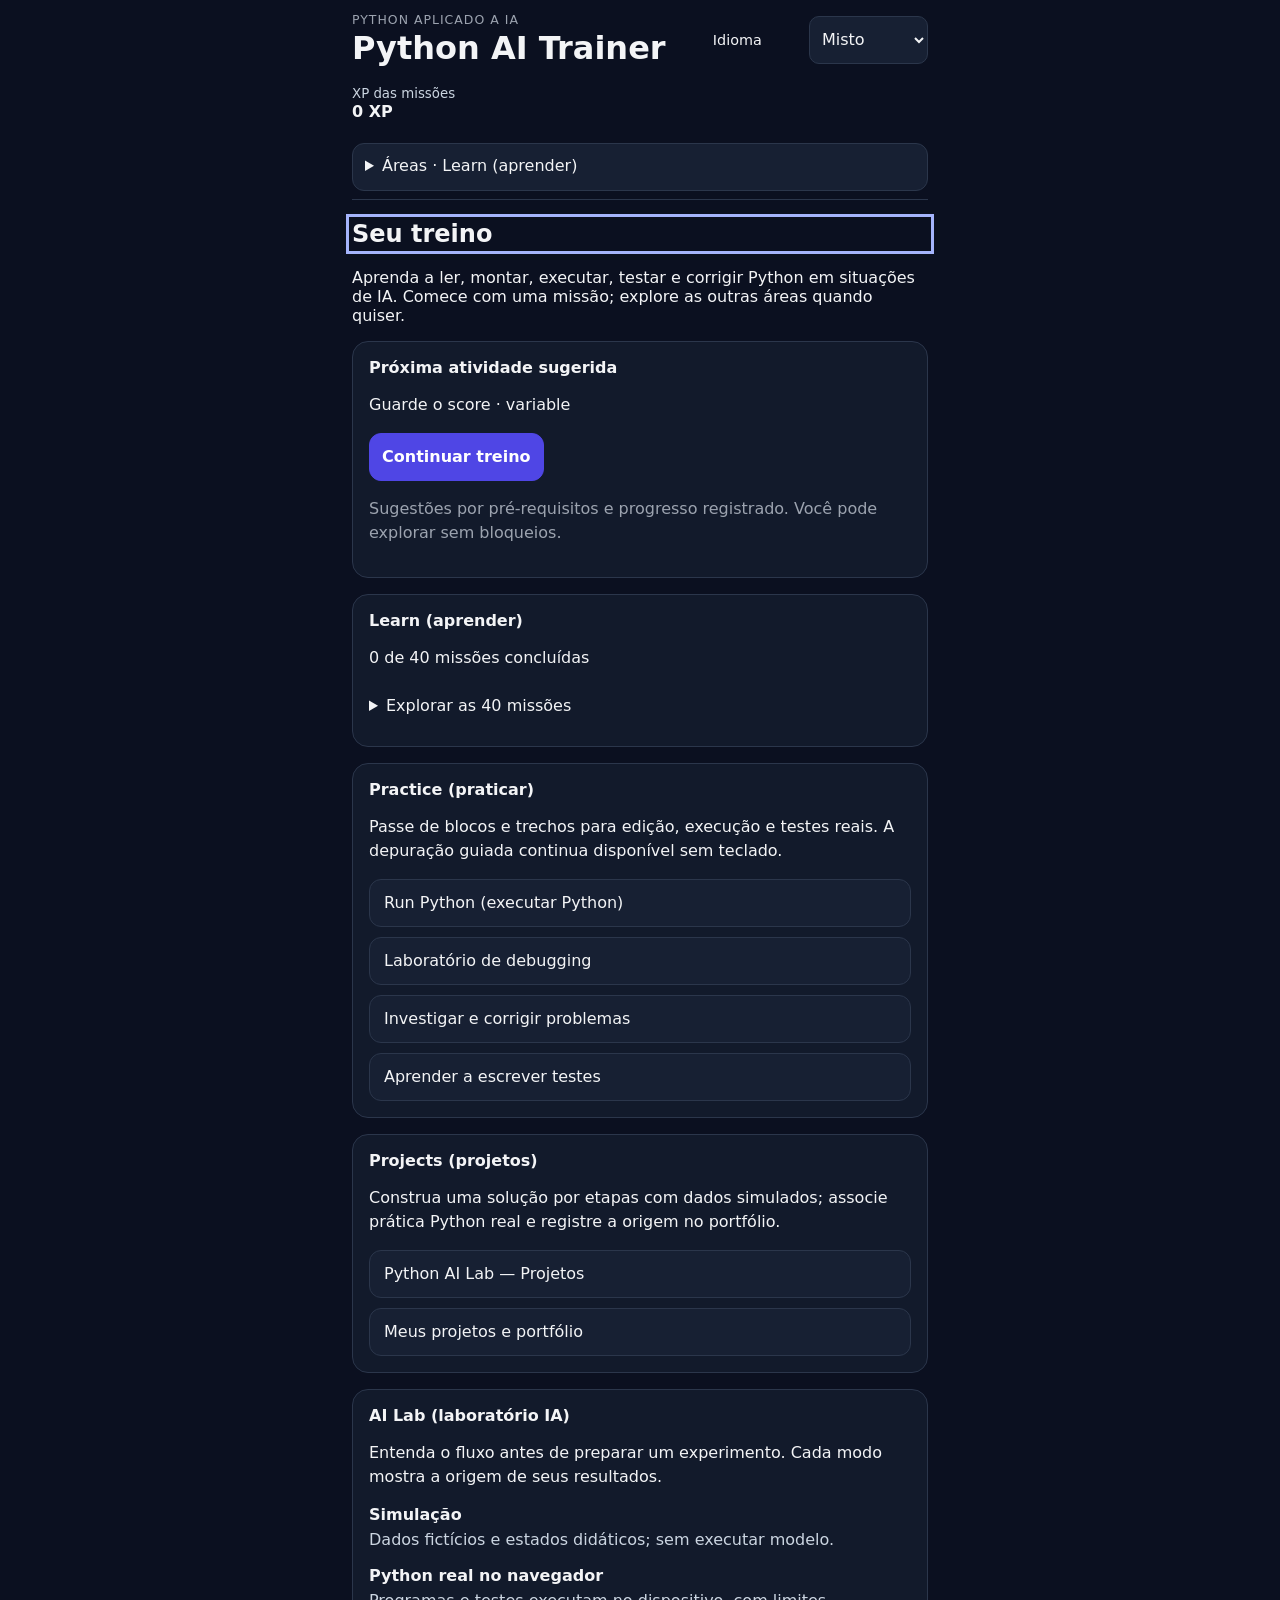
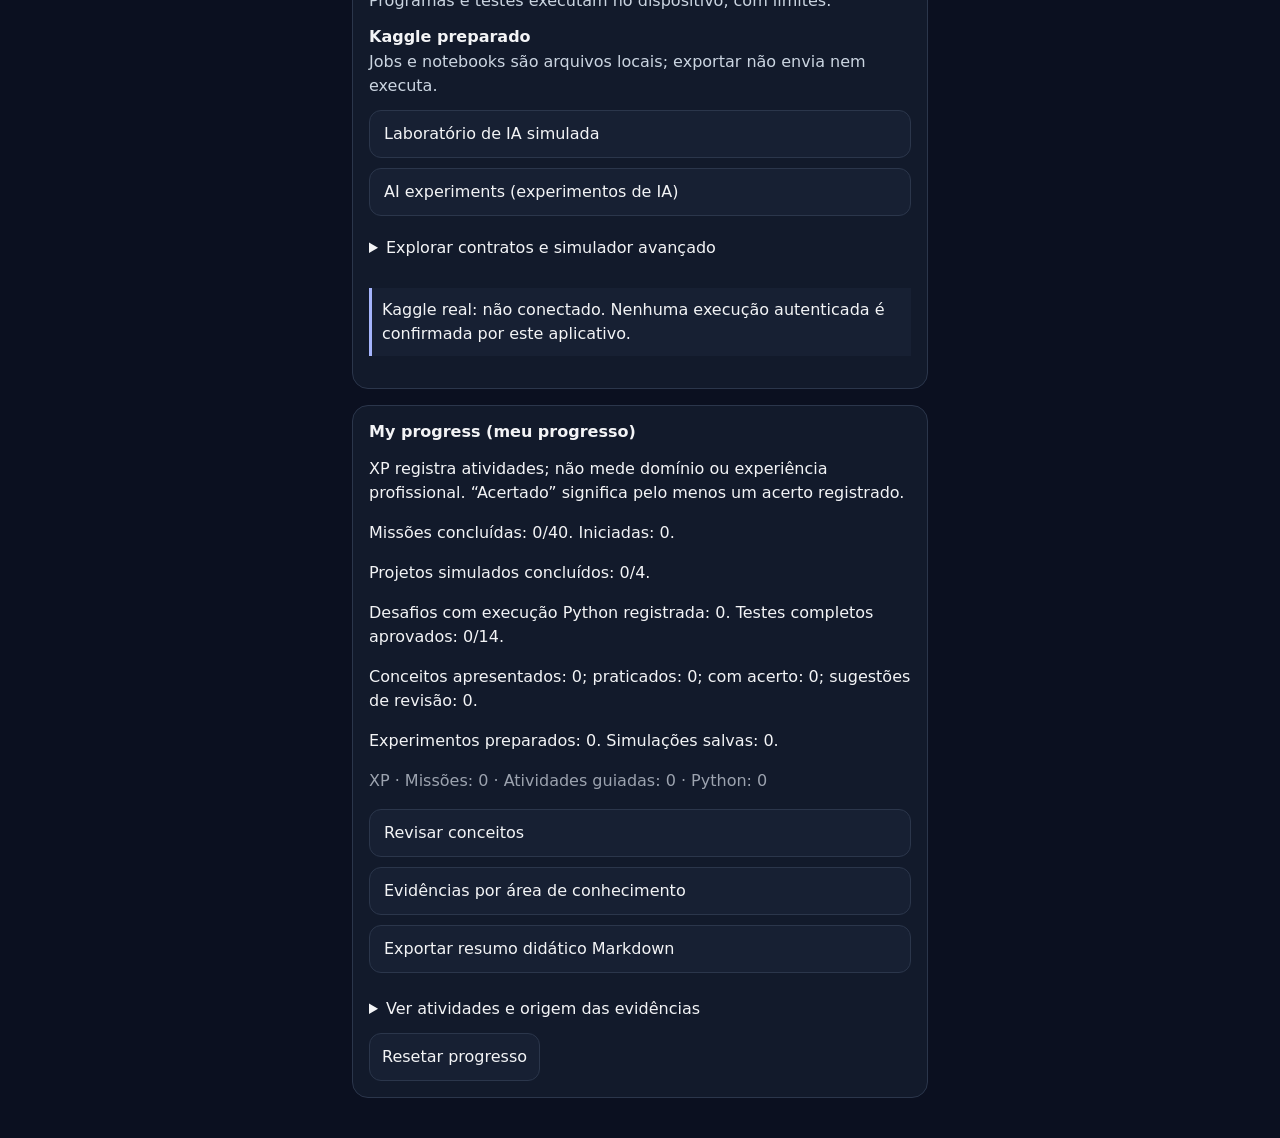
==== commit 215c8cb9: "Fix degraded startup, stale learning context and immutable solved answers after adversarial review" ====
--- a/index.html
+++ b/index.html
@@ -2,7 +2,7 @@
 <html lang="pt-BR"><head><meta charset="utf-8"><meta name="viewport" content="width=device-width, initial-scale=1, viewport-fit=cover"><meta name="theme-color" content="#111827"><title>Python AI Trainer</title><link rel="stylesheet" href="style.css"><link rel="stylesheet" href="learning/learning.css"><link rel="stylesheet" href="projects/projects.css"><link rel="stylesheet" href="runtime/runtime.css"><link rel="stylesheet" href="experiments/experiments.css"></head>
 <body><p id="storageStatus" role="status" hidden></p><main class="app-shell"><header class="topbar"><div><p id="tagline" class="eyebrow">Python aplicado a IA</p><h1>Python AI Trainer</h1></div><label for="language" id="languageLabel">Idioma</label><select id="language"><option value="pt">Português</option><option value="mixed">Misto</option><option value="en">English</option></select><div><small id="xpScope">XP das missões</small><br><strong id="xp">0 XP</strong></div></header>
 <nav id="learningNav" class="learning-nav" aria-label="Áreas de aprendizagem" hidden><details id="jMenu"><summary id="jMenuLabel"></summary><div id="jNav" class="learning-nav-links"><button data-area="learn"></button><button data-area="practice"></button><button data-area="projects"></button><button data-area="lab"></button><button data-area="progress"></button></div></details></nav>
-<section id="home"><h2 id="homeTitle" tabindex="-1">Seu treino</h2><p id="jIntro"></p><button id="jRetry" hidden>Recarregar / Retry</button><section id="jRecommendations" class="learning-card"><h3 id="jNextTitle"></h3><p id="jNextMission"></p><button id="continue" class="primary">Continuar treino</button><div id="jNext" class="learning-stack"></div><p id="jRecommendationNote" class="description"></p></section>
+<section id="home"><p id="bootStatus" role="status">Preparando o treino / Loading training…</p><h2 id="homeTitle" tabindex="-1">Seu treino</h2><p id="jIntro"></p><button id="jRetry" hidden>Recarregar / Retry</button><section id="jRecommendations" class="learning-card"><h3 id="jNextTitle"></h3><p id="jNextMission"></p><button id="continue" class="primary">Continuar treino</button><div id="jNext" class="learning-stack"></div><p id="jRecommendationNote" class="description"></p></section>
 <article id="jLearn" class="learning-card"><h3 id="jLearnTitle" tabindex="-1"></h3><p id="homeProgress"></p><details><summary id="jLibraryLabel"></summary><p id="jExploreNote"></p><div id="jMissionList" class="learning-stack"></div></details></article>
 <article id="jPractice" class="learning-card"><h3 id="jPracticeTitle" tabindex="-1"></h3><p id="jPracticeNote"></p><div class="learning-stack"><button id="runtimeButton">Run Python (executar Python)</button><button id="debugButton"></button><div id="debugList" hidden></div><button id="jDebug"></button><button id="jTesting"></button></div></article>
 <article id="jProjects" class="learning-card"><h3 id="jProjectsTitle" tabindex="-1"></h3><p id="jProjectsNote"></p><div class="learning-stack"><button id="projectsButton">Python AI Lab — Projetos</button><button id="jPortfolio"></button></div></article>
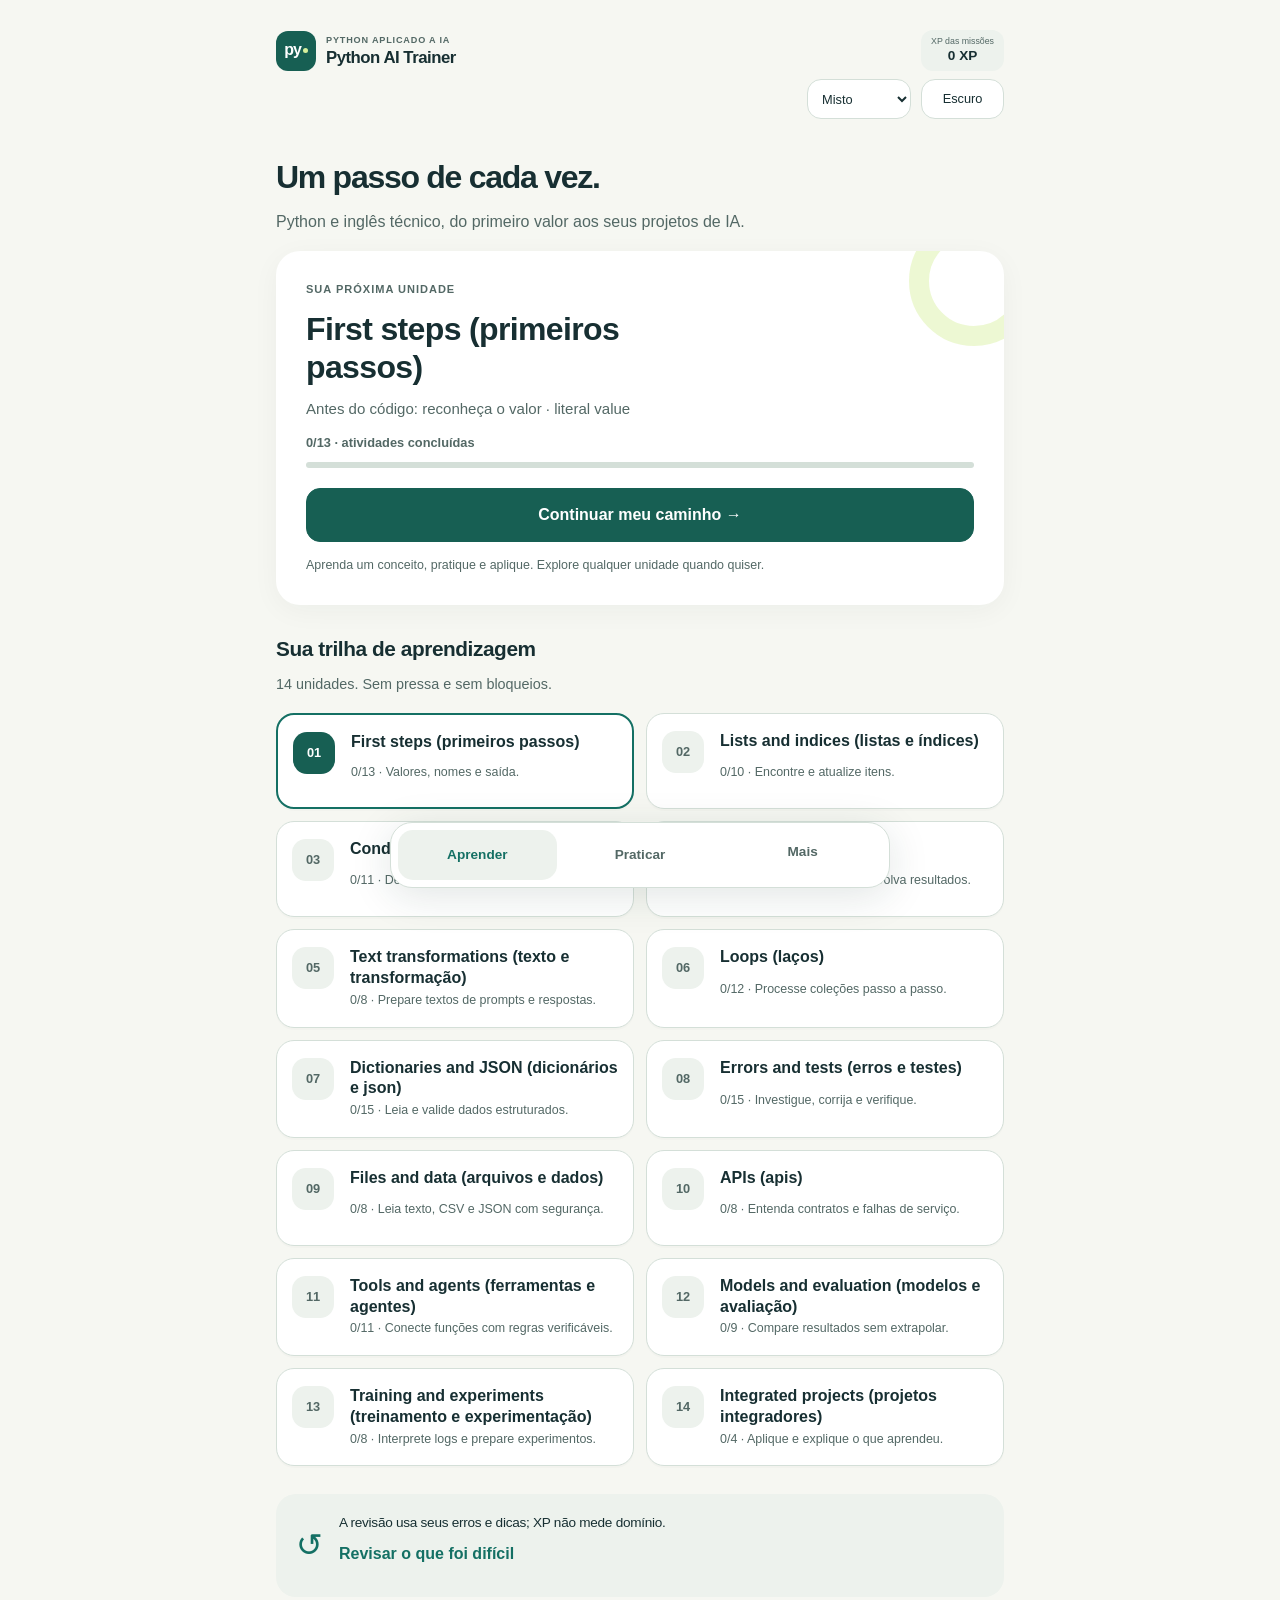
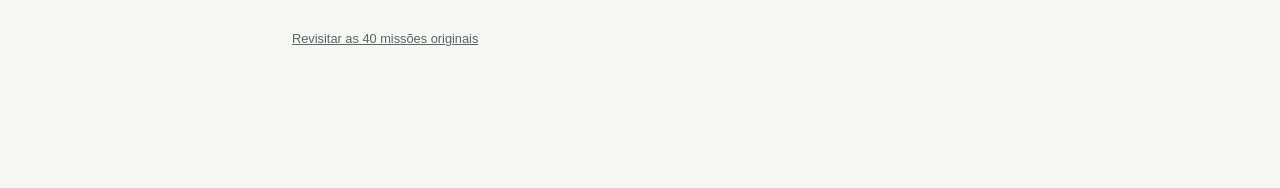
==== commit 887e9849: "Integrate the curriculum with a complete mobile learning interface and persistent practice hints" ====
--- a/index.html
+++ b/index.html
@@ -1,14 +1,14 @@
 <!doctype html>
-<html lang="pt-BR"><head><meta charset="utf-8"><meta name="viewport" content="width=device-width, initial-scale=1, viewport-fit=cover"><meta name="theme-color" content="#111827"><title>Python AI Trainer</title><link rel="stylesheet" href="style.css"><link rel="stylesheet" href="learning/learning.css"><link rel="stylesheet" href="projects/projects.css"><link rel="stylesheet" href="runtime/runtime.css"><link rel="stylesheet" href="experiments/experiments.css"></head>
-<body><p id="storageStatus" role="status" hidden></p><main class="app-shell"><header class="topbar"><div><p id="tagline" class="eyebrow">Python aplicado a IA</p><h1>Python AI Trainer</h1></div><label for="language" id="languageLabel">Idioma</label><select id="language"><option value="pt">Português</option><option value="mixed">Misto</option><option value="en">English</option></select><div><small id="xpScope">XP das missões</small><br><strong id="xp">0 XP</strong></div></header>
-<nav id="learningNav" class="learning-nav" aria-label="Áreas de aprendizagem" hidden><details id="jMenu"><summary id="jMenuLabel"></summary><div id="jNav" class="learning-nav-links"><button data-area="learn"></button><button data-area="practice"></button><button data-area="projects"></button><button data-area="lab"></button><button data-area="progress"></button></div></details></nav>
-<section id="home"><p id="bootStatus" role="status">Preparando o treino / Loading training…</p><h2 id="homeTitle" tabindex="-1">Seu treino</h2><p id="jIntro"></p><button id="jRetry" hidden>Recarregar / Retry</button><section id="jRecommendations" class="learning-card"><h3 id="jNextTitle"></h3><p id="jNextMission"></p><button id="continue" class="primary">Continuar treino</button><div id="jNext" class="learning-stack"></div><p id="jRecommendationNote" class="description"></p></section>
-<article id="jLearn" class="learning-card"><h3 id="jLearnTitle" tabindex="-1"></h3><p id="homeProgress"></p><details><summary id="jLibraryLabel"></summary><p id="jExploreNote"></p><div id="jMissionList" class="learning-stack"></div></details></article>
+<html lang="pt-BR"><head><meta charset="utf-8"><meta name="viewport" content="width=device-width, initial-scale=1, viewport-fit=cover"><meta name="theme-color" content="#111827"><title>Python AI Trainer</title><link rel="stylesheet" href="style.css"><link rel="stylesheet" href="learning/learning.css"><link rel="stylesheet" href="projects/projects.css"><link rel="stylesheet" href="runtime/runtime.css"><link rel="stylesheet" href="experiments/experiments.css"><link rel="stylesheet" href="curriculum/design.css"></head>
+<body><p id="storageStatus" role="status" hidden></p><main class="app-shell"><header class="topbar"><span class="brand-mark" aria-hidden="true">py<span>↗</span></span><div class="brand-title"><p id="tagline" class="eyebrow">Python aplicado a IA</p><h1>Python AI Trainer</h1></div><label for="language" id="languageLabel">Idioma</label><select id="language"><option value="pt">Português</option><option value="mixed">Misto</option><option value="en">English</option></select><button id="themeToggle" disabled>Escuro</button><div class="xp-box"><small id="xpScope">XP das missões</small><br><strong id="xp">0 XP</strong></div></header>
+<nav id="learningNav" class="learning-nav" aria-label="Áreas de aprendizagem" hidden><button id="vLearnTab">Aprender</button><button id="vPracticeTab">Praticar</button><details id="jMenu"><summary id="jMenuLabel"></summary><div id="jNav" class="learning-nav-links"><button data-area="learn"></button><button data-area="practice"></button><button data-area="projects"></button><button data-area="lab"></button><button data-area="progress"></button></div></details></nav>
+<section id="home"><p id="bootStatus" role="status">Preparando o treino / Loading training…</p><h2 id="homeTitle" tabindex="-1">Seu treino</h2><p id="jIntro"></p><button id="jRetry" hidden>Recarregar / Retry</button><section id="jRecommendations" class="learning-card"><p id="vUnitEyebrow" class="eyebrow"></p><h3 id="jNextTitle"></h3><p id="jNextMission"></p><p id="vHeroProgress"></p><div class="progress-track" aria-hidden="true"><div id="vHeroBar" class="progress-bar"></div></div><button id="continue" class="primary">Continuar treino</button><div id="jNext" class="learning-stack"></div><p id="jRecommendationNote" class="description"></p></section>
+<section id="curriculumArea" hidden><section id="vPathPanel"><h3 id="vPathTitle" tabindex="-1"></h3><p id="vPathNote" class="description"></p><div id="vPath"></div></section><section id="vUnitPanel" hidden><button id="vBackPath"></button><h2 id="vUnitTitle" tabindex="-1"></h2><p id="vUnitGoal"></p><p id="vUnitCount" class="eyebrow"></p><div id="vUnitLessons"></div><div id="vApply" class="learning-stack"></div><button id="vNextUnit" class="primary"></button></section><section class="review-card"><span aria-hidden="true">↺</span><div><h3 id="vReviewNote"></h3><button id="vReview"></button></div></section><button id="vLegacy" class="text-button"></button></section><article id="jLearn" class="learning-card"><h3 id="jLearnTitle" tabindex="-1"></h3><p id="homeProgress"></p><details><summary id="jLibraryLabel"></summary><p id="jExploreNote"></p><div id="jMissionList" class="learning-stack"></div></details></article>
 <article id="jPractice" class="learning-card"><h3 id="jPracticeTitle" tabindex="-1"></h3><p id="jPracticeNote"></p><div class="learning-stack"><button id="runtimeButton">Run Python (executar Python)</button><button id="debugButton"></button><div id="debugList" hidden></div><button id="jDebug"></button><button id="jTesting"></button></div></article>
 <article id="jProjects" class="learning-card"><h3 id="jProjectsTitle" tabindex="-1"></h3><p id="jProjectsNote"></p><div class="learning-stack"><button id="projectsButton">Python AI Lab — Projetos</button><button id="jPortfolio"></button></div></article>
 <article id="jLab" class="learning-card"><h3 id="jLabTitle" tabindex="-1"></h3><p id="jLabNote"></p><dl id="jModes"></dl><div class="learning-stack"><button id="aiLabButton"></button><button id="experimentsButton">Experimentos de IA</button></div><details id="jAdvancedLab"><summary id="jAdvancedLabel"></summary><button id="modelLabButton" hidden>AI Model Lab</button></details><p id="jKaggleState" class="learning-notice"></p></article>
 <article id="jProgress" class="learning-card"><h3 id="jProgressTitle" tabindex="-1"></h3><p id="jProgressNote"></p><div id="jSummary"></div><p id="jXP" class="description"></p><div class="learning-stack"><button id="reviewButton"></button><button id="jSkills"></button><button id="jExport"></button></div><p id="reviewNotice" role="status" aria-live="polite"></p><details><summary id="jEvidenceLabel"></summary><div id="jEvidence"></div></details><button id="reset">Resetar progresso</button></article></section>
-<section id="mission" hidden><button id="returnToProject" hidden></button><button id="homeButton">← Início</button><div class="progress-card"><p id="module"></p><p id="counter"></p><div class="progress-track"><div id="bar" class="progress-bar"></div></div></div><article class="mission-card"><h2 id="title"></h2><p id="prompt"></p><section id="debugPanel" hidden><p id="debugNotice"></p><pre id="debugError"></pre><div id="investigate"></div><p id="investigationFeedback" aria-live="polite"></p></section><pre id="context"></pre><pre id="code"></pre><div id="answer" class="answer"></div><pre id="assembled" class="code-display" hidden></pre><div id="legend" class="legend"></div><section id="glossary" hidden><div id="termDetails"></div><button id="knowTerm"></button><button id="closeGlossary"></button></section><button id="simulate" hidden></button><section id="simulation" hidden><p id="simLabel"></p><pre id="simCode"></pre><p id="simExplanation" aria-live="polite"></p><h3 id="variablesLabel"></h3><pre id="simVariables"></pre><h3 id="outputLabel"></h3><pre id="simOutput"></pre><div class="actions"><button id="prevLine"></button><button id="nextLine"></button><button id="resetSim"></button></div></section><div class="actions"><button id="hint">Dica 1</button><button id="submit" class="primary">Responder</button></div><p id="feedback" role="status" aria-live="polite"></p><button id="next" class="primary" hidden>Próxima missão</button></article><button id="restartModule">Recomeçar módulo</button></section><section id="aiLab" hidden><button id="labHome"></button><h2 id="labTitle"></h2><p id="labNotice"></p><div id="labChoices" class="actions"></div><section id="labFlow" hidden><h3 id="labStage"></h3><pre id="labData"></pre><p id="labExplanation"></p><div id="labActions" class="answer"></div><p id="labFeedback" aria-live="polite"></p><div class="actions"><button id="labPrev"></button><button id="labNext"></button><button id="labRestart"></button></div></section></section><section id="projectsArea" hidden aria-label="Python AI Lab">
+<aside id="curriculumBridge" class="learning-card" hidden><h2 id="vBridgeTitle"></h2><p id="vBridgeNote"></p><div id="vBridgeUnits" class="learning-stack"></div></aside><section id="mission" hidden><button id="returnToProject" hidden></button><button id="homeButton">← Início</button><div class="progress-card"><p id="module"></p><p id="counter"></p><div class="progress-track"><div id="bar" class="progress-bar"></div></div></div><article class="mission-card"><h2 id="title"></h2><p id="prompt"></p><aside id="vLesson" class="lesson-note" hidden><h3 id="vLessonTitle"></h3><p id="vLessonText"></p></aside><section id="debugPanel" hidden><p id="debugNotice"></p><pre id="debugError"></pre><div id="investigate"></div><p id="investigationFeedback" aria-live="polite"></p></section><pre id="context"></pre><pre id="code"></pre><div id="answer" class="answer"></div><pre id="assembled" class="code-display" hidden></pre><div id="legend" class="legend"></div><section id="glossary" hidden><div id="termDetails"></div><button id="knowTerm"></button><button id="closeGlossary"></button></section><button id="simulate" hidden></button><section id="simulation" hidden><p id="simLabel"></p><pre id="simCode"></pre><p id="simExplanation" aria-live="polite"></p><h3 id="variablesLabel"></h3><pre id="simVariables"></pre><h3 id="outputLabel"></h3><pre id="simOutput"></pre><div class="actions"><button id="prevLine"></button><button id="nextLine"></button><button id="resetSim"></button></div></section><div class="actions"><button id="hint">Dica 1</button><button id="submit" class="primary">Responder</button></div><p id="feedback" role="status" aria-live="polite"></p><details id="vExplanation"><summary id="vExplanationLabel"></summary><p id="vExplanationText"></p></details><button id="next" class="primary" hidden>Próxima missão</button></article><button id="restartModule">Recomeçar módulo</button></section><section id="aiLab" hidden><button id="labHome"></button><h2 id="labTitle"></h2><p id="labNotice"></p><div id="labChoices" class="actions"></div><section id="labFlow" hidden><h3 id="labStage"></h3><pre id="labData"></pre><p id="labExplanation"></p><div id="labActions" class="answer"></div><p id="labFeedback" aria-live="polite"></p><div class="actions"><button id="labPrev"></button><button id="labNext"></button><button id="labRestart"></button></div></section></section><section id="projectsArea" hidden aria-label="Python AI Lab">
   <nav class="project-nav" aria-label="Python AI Lab navigation">
     <button id="pHome"></button><details id="pMenu"><summary id="pMenuLabel"></summary><div class="project-stack"><button id="pHub"></button><button id="pDebug"></button><button id="pTesting"></button><button id="pSkills"></button><button id="pPortfolio"></button></div></details>
   </nav>
@@ -37,4 +37,4 @@
   <section id="pSkillsPanel" hidden><h2 id="pSkillsTitle" tabindex="-1"></h2><p id="pSkillsIntro"></p><div id="pSkillsCards"></div></section>
 </section>
 <section id="experimentArea" hidden aria-label="AI experiments"></section><section id="runtimeArea" hidden aria-label="Python runtime"></section><section id="modelLabArea" hidden aria-label="AI Model Lab"></section><aside id="learningRelated" class="learning-card" hidden><h2 id="jRelatedTitle"></h2><p id="jRelatedNote"></p><div id="jPreparation"></div><div id="jRelated" class="learning-stack"></div></aside></main>
-<script src="core/download.js"></script><script src="core/storage.js"></script><script src="core/progress.js"></script><script src="core/session.js"></script><script src="core/simulation.js"></script><script src="core/content.js"></script><script src="labs.js"></script><script src="game.js"></script><script src="language.js"></script><script src="projects/engine.js"></script><script src="projects/models.js"></script><script src="projects/portfolio.js"></script><script src="projects/flow-view.js"></script><script src="projects/view.js"></script><script src="runtime/content.js"></script><script src="runtime/progress.js"></script><script src="runtime/client.js"></script><script src="runtime/view.js"></script><script src="model-lab/contracts.js"></script><script src="model-lab/kaggle.js"></script><script src="model-lab/state.js"></script><script src="model-lab/view.js"></script><script src="experiments/contracts.js"></script><script src="experiments/state.js"></script><script src="experiments/view.js"></script><script src="learning/engine.js"></script><script src="learning/view.js"></script><script src="app.js"></script></body></html>
+<script src="core/download.js"></script><script src="core/storage.js"></script><script src="core/progress.js"></script><script src="core/session.js"></script><script src="core/simulation.js"></script><script src="core/content.js"></script><script src="labs.js"></script><script src="game.js"></script><script src="language.js"></script><script src="projects/engine.js"></script><script src="projects/models.js"></script><script src="projects/portfolio.js"></script><script src="projects/flow-view.js"></script><script src="projects/view.js"></script><script src="runtime/content.js"></script><script src="runtime/progress.js"></script><script src="runtime/client.js"></script><script src="runtime/view.js"></script><script src="model-lab/contracts.js"></script><script src="model-lab/kaggle.js"></script><script src="model-lab/state.js"></script><script src="model-lab/view.js"></script><script src="experiments/contracts.js"></script><script src="experiments/state.js"></script><script src="experiments/view.js"></script><script src="learning/engine.js"></script><script src="learning/view.js"></script><script src="curriculum/engine.js"></script><script src="curriculum/view.js"></script><script src="app.js"></script></body></html>
--- a/style.css
+++ b/style.css
@@ -1,82 +1,3 @@
-:root {
-  color-scheme: light dark;
-  --bg: #0b1020;
-  --panel: #121a2b;
-  --card: #172033;
-  --text: #f3f4f6;
-  --muted: #9ca3af;
-  --border: #2b364b;
-  --accent: #4f46e5;
-  --accent-2: #6366f1;
-  --success: #16a34a;
-  --danger: #dc2626;
-}
-
-* { box-sizing: border-box; }
-body {
-  margin: 0;
-  font-family: Inter, system-ui, -apple-system, BlinkMacSystemFont, "Segoe UI", sans-serif;
-  background: var(--bg);
-  color: var(--text);
-}
-button { font: inherit; }
-.app-shell { width: min(100%, 980px); margin: 0 auto; padding: 16px; }
-.topbar { display: flex; justify-content: space-between; align-items: center; gap: 16px; margin-bottom: 14px; }
-.topbar h1 { margin: 2px 0 0; font-size: clamp(1.35rem, 5vw, 2rem); }
-.eyebrow { margin: 0; color: var(--muted); font-size: .78rem; text-transform: uppercase; letter-spacing: .08em; }
-.xp-box { border: 1px solid var(--border); background: var(--panel); border-radius: 12px; padding: 10px 12px; white-space: nowrap; }
-.progress-card, .mission-card, .legend-card { border: 1px solid var(--border); background: var(--panel); border-radius: 16px; }
-.progress-card { padding: 12px; margin-bottom: 14px; }
-.progress-labels { display: flex; justify-content: space-between; color: var(--muted); font-size: .88rem; margin-bottom: 8px; }
-.progress-track { height: 9px; background: var(--card); border-radius: 999px; overflow: hidden; }
-.progress-bar { height: 100%; width: 0; background: var(--accent); transition: width .2s ease; }
-.game-grid { display: grid; gap: 14px; }
-.mission-card, .legend-card { padding: 16px; }
-.mission-card h2 { margin: 6px 0 8px; font-size: 1.25rem; }
-.description { color: var(--muted); line-height: 1.5; }
-.data-card, .why-card { background: var(--card); border: 1px solid var(--border); border-radius: 12px; padding: 12px; }
-.data-card span { color: var(--muted); font-size: .85rem; }
-pre { margin: 8px 0 0; overflow-x: auto; white-space: pre-wrap; word-break: break-word; }
-h3 { margin: 18px 0 10px; font-size: 1rem; }
-.token-bank { display: flex; flex-wrap: wrap; gap: 9px; }
-.token-bank button, .actions button, .next {
-  min-height: 44px;
-  border-radius: 11px;
-  border: 1px solid var(--border);
-  background: var(--card);
-  color: var(--text);
-  padding: 10px 13px;
-  cursor: pointer;
-}
-.token-bank button { font-family: ui-monospace, SFMono-Regular, Menlo, monospace; }
-.token-bank button:active, .actions button:active { transform: scale(.98); }
-button.primary { background: var(--accent); border-color: var(--accent); color: white; font-weight: 700; }
-.code-display { min-height: 120px; border: 1px solid var(--border); background: #0a0f1d; border-radius: 12px; padding: 13px; font-family: ui-monospace, SFMono-Regular, Menlo, monospace; white-space: pre-wrap; word-break: break-word; }
-.code-placeholder { color: var(--muted); font-family: inherit; }
-.actions { display: flex; flex-wrap: wrap; gap: 9px; margin-top: 12px; }
-.feedback { margin-top: 12px; border: 1px solid var(--border); border-radius: 12px; padding: 12px; color: var(--muted); line-height: 1.45; }
-.feedback.success { color: #bbf7d0; border-color: #166534; }
-.feedback.error { color: #fecaca; border-color: #7f1d1d; }
-.next { width: 100%; margin-top: 12px; }
-.hidden { display: none !important; }
-.legend-item { padding: 10px 0; border-bottom: 1px solid var(--border); }
-.legend-item:last-child { border-bottom: 0; }
-.legend-item code { display: inline-block; margin-bottom: 4px; }
-.legend-item p, .why-card p { margin: 4px 0 0; color: var(--muted); line-height: 1.4; }
-.why-card { margin-top: 18px; }
-
-@media (min-width: 760px) {
-  .game-grid { grid-template-columns: minmax(0, 1.5fr) minmax(260px, .8fr); align-items: start; }
-  .legend-card { position: sticky; top: 16px; }
-}
-[hidden] { display:none !important; }
-button { min-height:48px; padding:10px 14px; border:1px solid var(--border); border-radius:12px; background:var(--card); color:var(--text); cursor:pointer; }
-button.selected { outline:3px solid var(--accent-2); }
-#answer { display:grid; gap:10px; margin:14px 0; }
-#answer button { width:100%; text-align:left; white-space:normal; }
-#homeStats, #glossaryList article, #mission .mission-card { padding:16px; margin:12px 0; border:1px solid var(--border); border-radius:14px; background:var(--panel); }
-@media(max-width:480px){.app-shell{padding:12px}.topbar{align-items:flex-start;flex-direction:column}.actions{display:grid;grid-template-columns:1fr}pre{max-width:100%}}
-[hidden]{display:none!important}
-#home,#mission{width:100%}.app-shell{width:min(100%,600px);padding:16px}.mission-card{padding:16px;margin:12px 0}.answer{display:grid;gap:10px;margin:16px 0}.answer button,.actions button,#continue,#reset,#restartModule,#homeButton,#next{min-height:48px;padding:12px;border-radius:12px;white-space:normal;overflow-wrap:anywhere}.answer button{text-align:left}.selected{outline:3px solid var(--accent-2)}.legend{padding:10px 0;color:var(--muted);font-size:.92rem}.legend p{margin:7px 0}.code-display,pre{max-width:100%;overflow-wrap:anywhere;white-space:pre-wrap}.progress-card p{display:inline-block;margin:4px 12px 8px 0}.actions{display:grid;grid-template-columns:1fr 1fr;gap:10px}.feedback{line-height:1.5;overflow-wrap:anywhere}button{touch-action:manipulation}@media(max-width:360px){.app-shell{padding:10px}.actions{grid-template-columns:1fr}.topbar{align-items:flex-start;flex-direction:column}.mission-card{padding:12px}}
-select{min-height:48px;max-width:100%;font:inherit;background:var(--card);color:var(--text);padding:8px;border:1px solid var(--border);border-radius:10px}.topbar{flex-wrap:wrap}.topbar label{font-size:.9rem}#glossary,#simulation{padding:12px;background:var(--card);border:1px solid var(--accent-2);border-radius:12px;margin:12px 0}#simCode span{display:block;white-space:pre-wrap;overflow-wrap:anywhere}.current-line{background:#39317d;border-left:4px solid #a5b4fc}button:disabled{opacity:.5;cursor:default}button:focus-visible,select:focus-visible{outline:3px solid #a5b4fc;outline-offset:2px}#termDetails p{overflow-wrap:anywhere}#legend button{margin:4px;max-width:100%}
-#debugList{display:grid;gap:10px;margin:12px 0}#debugPanel{border:1px solid #f59e0b;border-radius:12px;padding:12px;margin:12px 0}#investigate{display:grid;gap:8px}#aiLab pre,#debugError{overflow-wrap:anywhere;white-space:pre-wrap}#labChoices{display:grid;grid-template-columns:1fr}#labFlow{margin:16px 0;padding:12px;border:1px solid var(--border);border-radius:12px}#home>button{margin:4px;max-width:100%;overflow-wrap:anywhere}#debugList button,#investigate button,#labFlow button{min-height:48px;white-space:normal;overflow-wrap:anywhere;max-width:100%}@media(prefers-reduced-motion:reduce){*,*::before,*::after{animation:none!important;transition:none!important;scroll-behavior:auto!important}}
+:root{color-scheme:light;--bg:#f6f7f2;--panel:#fff;--card:#edf2ed;--text:#172f32;--muted:#536865;--border:#d4dfd8;--accent:#175f53;--accent-2:#147064;--success:#216b45;--danger:#a52d38;--focus:#086f86;--code:#142b32;--code-text:#e5f2e9}
+:root[data-theme=dark]{color-scheme:dark;--bg:#101d22;--panel:#192b30;--card:#21383b;--text:#edf5ed;--muted:#b5c9c4;--border:#385458;--accent:#c2e7a3;--accent-2:#b3e1d4;--success:#b6e4bd;--danger:#ffc7c7;--focus:#a7e3eb;--code:#0a171c;--code-text:#e5f2e9}
+*{box-sizing:border-box}body{margin:0;background:var(--bg);color:var(--text);font:16px/1.55 -apple-system,BlinkMacSystemFont,"Segoe UI",sans-serif;-webkit-text-size-adjust:100%}button,select,input,textarea{font:inherit}button,summary,a,select{touch-action:manipulation}button,select,input{min-height:48px;border:1px solid var(--border);border-radius:14px;background:var(--panel);color:var(--text);padding:12px 16px;max-width:100%;overflow-wrap:anywhere;cursor:pointer}button{transition:background .15s,border-color .15s}button:hover{border-color:var(--accent-2)}button:active{transform:translateY(1px)}button:disabled{opacity:.65;cursor:default}button.primary{background:var(--accent);color:#fff;border-color:var(--accent);font-weight:700}:root[data-theme=dark] button.primary{color:#12312b}button.selected,[aria-pressed=true]{outline:3px solid var(--accent-2);outline-offset:-2px;background:var(--card)}[hidden],.hidden{display:none!important}button:focus-visible,select:focus-visible,summary:focus-visible,a:focus-visible,textarea:focus-visible,[tabindex]:focus-visible{outline:3px solid var(--focus)!important;outline-offset:4px}.app-shell{width:min(100%,760px);margin:auto;padding:20px 18px 130px}.topbar{display:grid;grid-template-columns:40px minmax(0,1fr) auto;gap:8px 10px;align-items:center;margin-bottom:28px}.brand-mark{display:flex;align-items:center;gap:2px;justify-content:center;background:var(--accent);color:#fff;border-radius:12px;width:40px;height:40px;font-weight:800;letter-spacing:-1px}.brand-mark span{font-size:14px}.brand-title h1{font-size:1.05rem;letter-spacing:-.03em;margin:0;line-height:1.3}.eyebrow{font-size:.69rem;letter-spacing:.09em;text-transform:uppercase;font-weight:700;color:var(--muted);margin:0}.topbar #tagline{font-size:.57rem}.xp-box{grid-column:3;grid-row:1;padding:6px 10px;background:var(--card);border-radius:12px;text-align:center;line-height:1.3}.xp-box br{display:none}#xp{font-size:.85rem;display:block}#xpScope{font-size:.55rem;display:block;color:var(--muted)}#languageLabel{position:absolute;width:1px;height:1px;overflow:hidden;clip-path:inset(50%)}#language{grid-column:2;grid-row:2;justify-self:end;min-height:40px;padding:6px 10px;font-size:.8rem;width:104px}#themeToggle{grid-column:3;grid-row:2;min-height:40px;padding:6px 10px;font-size:.8rem}h2{font-size:clamp(1.6rem,6.5vw,2rem);line-height:1.16;letter-spacing:-.04em;margin:0 0 14px}h3{font-size:1.1rem;line-height:1.35;letter-spacing:-.02em;margin:18px 0 8px}p{margin:10px 0;overflow-wrap:anywhere}#homeTitle{max-width:20ch}#jIntro,.description{color:var(--muted)}.learning-card,.mission-card,.progress-card,.legend-card{background:var(--panel);border:1px solid var(--border);border-radius:22px;padding:20px;margin:20px 0;min-width:0}.progress-card{padding:12px 16px}.progress-card p{font-size:.8rem;color:var(--muted);margin:2px 0 8px}.progress-track{height:6px;background:var(--border);overflow:hidden;border-radius:99px}.progress-bar{height:100%;background:var(--accent-2);transition:width .25s;border-radius:99px}.actions{display:grid;grid-template-columns:repeat(2,minmax(0,1fr));gap:10px;margin-top:16px}.answer{display:grid;gap:10px;margin:20px 0}.answer button{text-align:left;padding:15px;line-height:1.5;white-space:pre-wrap;width:100%}pre,.code-display{padding:16px;background:var(--code);color:var(--code-text);border-radius:14px;font:14px/1.7 ui-monospace,SFMono-Regular,Menlo,monospace;max-width:100%;white-space:pre-wrap;word-break:break-word;overflow-wrap:anywhere;margin:16px 0;tab-size:4}.code-display{min-height:72px;border:1px dashed var(--border)}pre:empty{display:none}.legend{font-size:.85rem;color:var(--muted);margin:16px 0}.legend p{margin:6px 0}.legend button{font-size:.8rem;min-height:44px;padding:8px 12px;margin:4px 5px 4px 0;background:var(--card)}details{margin:14px 0}summary{cursor:pointer;min-height:48px;padding:12px 0;line-height:1.4;font-weight:600}#feedback:not(:empty),#storageStatus{background:var(--card);padding:16px;border-radius:14px;line-height:1.6}#feedback[data-kind=correct]{background:#e7f2e4;color:#255334}#feedback[data-kind=wrong]{background:#fff0ed;color:#932f39}#next{width:100%;margin:16px 0 0}#glossary,#simulation,#debugPanel{border:1px solid var(--border);border-radius:16px;padding:16px;margin:16px 0;background:var(--panel)}#simCode span{display:block}.current-line{background:#2f5751;border-left:3px solid #d6ef9c}.learning-stack{display:grid;gap:10px}.learning-stack button{text-align:left}.learning-notice{padding:12px;border-left:3px solid var(--accent-2);background:var(--card)}.learning-card dd{color:var(--muted)}:is(h2,h3)[tabindex]{scroll-margin-top:24px}select,textarea{max-width:100%;min-width:0}#runtimeArea textarea{background:var(--code);color:var(--code-text);font-size:16px}#rStale{color:var(--muted)}#rStatus,#eStatus,#eReportState{border-left-color:var(--accent-2)}#storageStatus{margin:8px;color:var(--text);border:1px solid var(--danger)}@media(max-width:360px){.app-shell{padding:16px 12px 130px}.actions{grid-template-columns:1fr}.mission-card,.learning-card{padding:16px}.topbar{gap:6px}.brand-title h1{font-size:.95rem}}@media(prefers-reduced-motion:reduce){*,*::before,*::after{animation:none!important;transition:none!important;scroll-behavior:auto!important}}
--- a/curriculum/design.css
+++ b/curriculum/design.css
@@ -0,0 +1,3 @@
+/* The final visual layer also unifies preserved advanced modules. */
+.app-shell{padding-top:max(18px,env(safe-area-inset-top));padding-right:max(16px,env(safe-area-inset-right));padding-left:max(16px,env(safe-area-inset-left));padding-bottom:calc(125px + env(safe-area-inset-bottom))}.learning-nav{position:fixed;top:auto;bottom:max(12px,env(safe-area-inset-bottom));left:50%;transform:translateX(-50%);width:min(calc(100% - 24px),500px);z-index:20;display:grid;grid-template-columns:1fr 1fr 1fr;gap:4px;border:1px solid var(--border);border-radius:22px;background:var(--panel);padding:7px;box-shadow:0 8px 40px #16382d20;margin:0}.learning-nav>button,.learning-nav summary{min-height:50px;background:transparent;border:0;border-radius:15px;text-align:center;font-size:.85rem;font-weight:700;padding:12px 4px;display:block;color:var(--muted)}.learning-nav>button[aria-current=page]{background:var(--card);color:var(--accent-2)}.learning-nav details{margin:0}.learning-nav summary::-webkit-details-marker{display:none}.learning-nav summary::marker{content:''}.learning-nav-links{position:absolute;bottom:76px;left:0;right:0;background:var(--panel);border:1px solid var(--border);border-radius:20px;padding:12px;box-shadow:0 12px 36px #16382d24;display:grid;grid-template-columns:1fr;max-height:65svh;overflow:auto}.learning-nav-links button{text-align:left}.learning-nav-links button[aria-current=page]{outline-color:var(--accent-2);color:var(--accent-2)}#jRecommendations{background:var(--panel);border:0;border-radius:24px;padding:22px;box-shadow:0 6px 28px #18322b0b;position:relative;overflow:hidden}#jRecommendations::before{content:'';position:absolute;width:90px;height:90px;right:-35px;top:-35px;border:20px solid #d6ef9c70;border-radius:50%;pointer-events:none}#jNextTitle{font-size:1.5rem;line-height:1.2;max-width:18ch;margin:12px 0;position:relative}#jNextMission{color:var(--muted);font-size:.94rem;margin-bottom:12px}#vHeroProgress{font-size:.8rem;font-weight:600;color:var(--muted)}#continue{width:100%;margin:20px 0 4px;min-height:54px}#jRecommendationNote{font-size:.78rem;line-height:1.5;margin-bottom:0}#vPathTitle{font-size:1.3rem;margin-top:30px}#vPathNote{font-size:.9rem;margin-bottom:18px}#vPath{display:grid;gap:12px}.unit-node{display:grid;grid-template-columns:44px minmax(0,1fr);gap:2px 14px;text-align:left;border-radius:18px;padding:17px 15px;position:relative;min-height:96px;background:var(--panel);width:100%;box-shadow:0 2px 0 #132e2404}.unit-number{grid-row:1/3;background:var(--card);height:42px;width:42px;display:grid;place-items:center;border-radius:14px;color:var(--muted);font-size:.8rem;font-weight:800}.unit-name{font-size:1rem;font-weight:700;line-height:1.3}.unit-note{font-size:.78rem;line-height:1.5;color:var(--muted)}.unit-current{border:2px solid var(--accent-2)}.unit-current .unit-number{background:var(--accent);color:#fff}:root[data-theme=dark] .unit-current .unit-number{color:#193a30}.review-card{display:flex;gap:16px;align-items:center;padding:20px;background:var(--card);border-radius:20px;margin:28px 0 18px}.review-card>span{font-size:2rem;color:var(--accent-2)}.review-card h3{font-size:.85rem;font-weight:500;margin:0}.review-card button{border:0;padding:8px 0;background:transparent;color:var(--accent-2);text-align:left;font-weight:700;min-height:44px}.text-button{border:0;background:none;color:var(--muted);text-decoration:underline;font-size:.8rem}#vBackPath{margin:8px 0 24px}#vUnitGoal{color:var(--muted)}#vUnitLessons{display:grid;gap:10px;margin:22px 0}.lesson-row{display:grid;grid-template-columns:30px minmax(0,1fr);gap:3px 12px;align-items:start;text-align:left;padding:16px;border-radius:16px;width:100%}.lesson-number{grid-row:1/3;background:var(--card);border-radius:50%;height:28px;width:28px;display:grid;place-items:center;font-size:.75rem;color:var(--accent-2);font-weight:700}.lesson-name{font-weight:650;font-size:.95rem;line-height:1.35}.lesson-mode{font-size:.75rem;color:var(--muted)}#vApply{margin:24px 0}#vLesson{padding:15px 18px;border-left:3px solid var(--accent-2);border-radius:0 14px 14px 0;background:var(--card);font-size:.9rem;margin:18px 0}#vLesson h3{font-size:.75rem;text-transform:uppercase;letter-spacing:.04em;color:var(--accent-2);margin:0 0 4px}#vLesson p{margin:0}#mission>.progress-card{background:none;border:0;padding:10px 0}#mission>.mission-card{border:0;box-shadow:0 4px 30px #16382d08}#mission .mission-card h2{font-size:1.45rem;line-height:1.25}#prompt{font-size:1rem;line-height:1.6}.answer button{position:relative}.answer button.selected{background:var(--card);border-color:var(--accent-2)}#vExplanation{font-size:.88rem;color:var(--muted)}#vExplanation summary{color:var(--accent-2)}#learningRelated{border-style:dashed;background:transparent}.project-card,#projectsArea details,#runtimeArea details,#modelLabArea article,#experimentArea article,#experimentArea details{border-radius:18px;background:var(--panel);padding:18px}.project-support,.project-stack [aria-current=step],#pFlowPath [aria-current=step]{border-color:var(--accent-2);background:var(--card);outline-color:var(--accent-2);color:var(--text)}#projectsArea .project-nav>details>summary{min-height:44px}#runtimeArea textarea{background:var(--code);color:var(--code-text)}#jModes dd,#xpScope{color:var(--muted)}#curriculumBridge{font-size:.9rem}#curriculumBridge h2{font-size:1.15rem}button:disabled{color:var(--muted)}button.primary:disabled{color:white}:root[data-theme=dark] button.primary:disabled{color:#173c2e}body:has(textarea:focus) .learning-nav{position:static;transform:none;width:100%;margin:12px 0}#home>article>h3{font-size:1.6rem}#jMissionList{max-height:65svh}.learning-card dd{color:var(--muted)}@media(min-width:700px){.app-shell{padding-top:30px}.topbar{margin-bottom:40px}#vPath{grid-template-columns:1fr 1fr}#jRecommendations{padding:30px}#jNextTitle{font-size:2rem}#vUnitLessons{max-width:620px;margin-left:auto;margin-right:auto}}@media(max-width:340px){.app-shell{padding-left:12px;padding-right:12px}.learning-card,.project-card,#projectsArea details,#runtimeArea details,#experimentArea details{padding:14px}.unit-node{padding:14px 12px;gap:2px 10px}.brand-title h1{font-size:.87rem}.xp-box{padding:6px}#jNextTitle{font-size:1.35rem}}@media(prefers-reduced-motion:reduce){*{transition:none!important;scroll-behavior:auto!important}}
+.brand-mark span{font-size:0;display:block;width:5px;height:5px;border-radius:50%;background:#d6ef9c}#mission:has(#vLesson:not([hidden])) #legend>p{display:none}
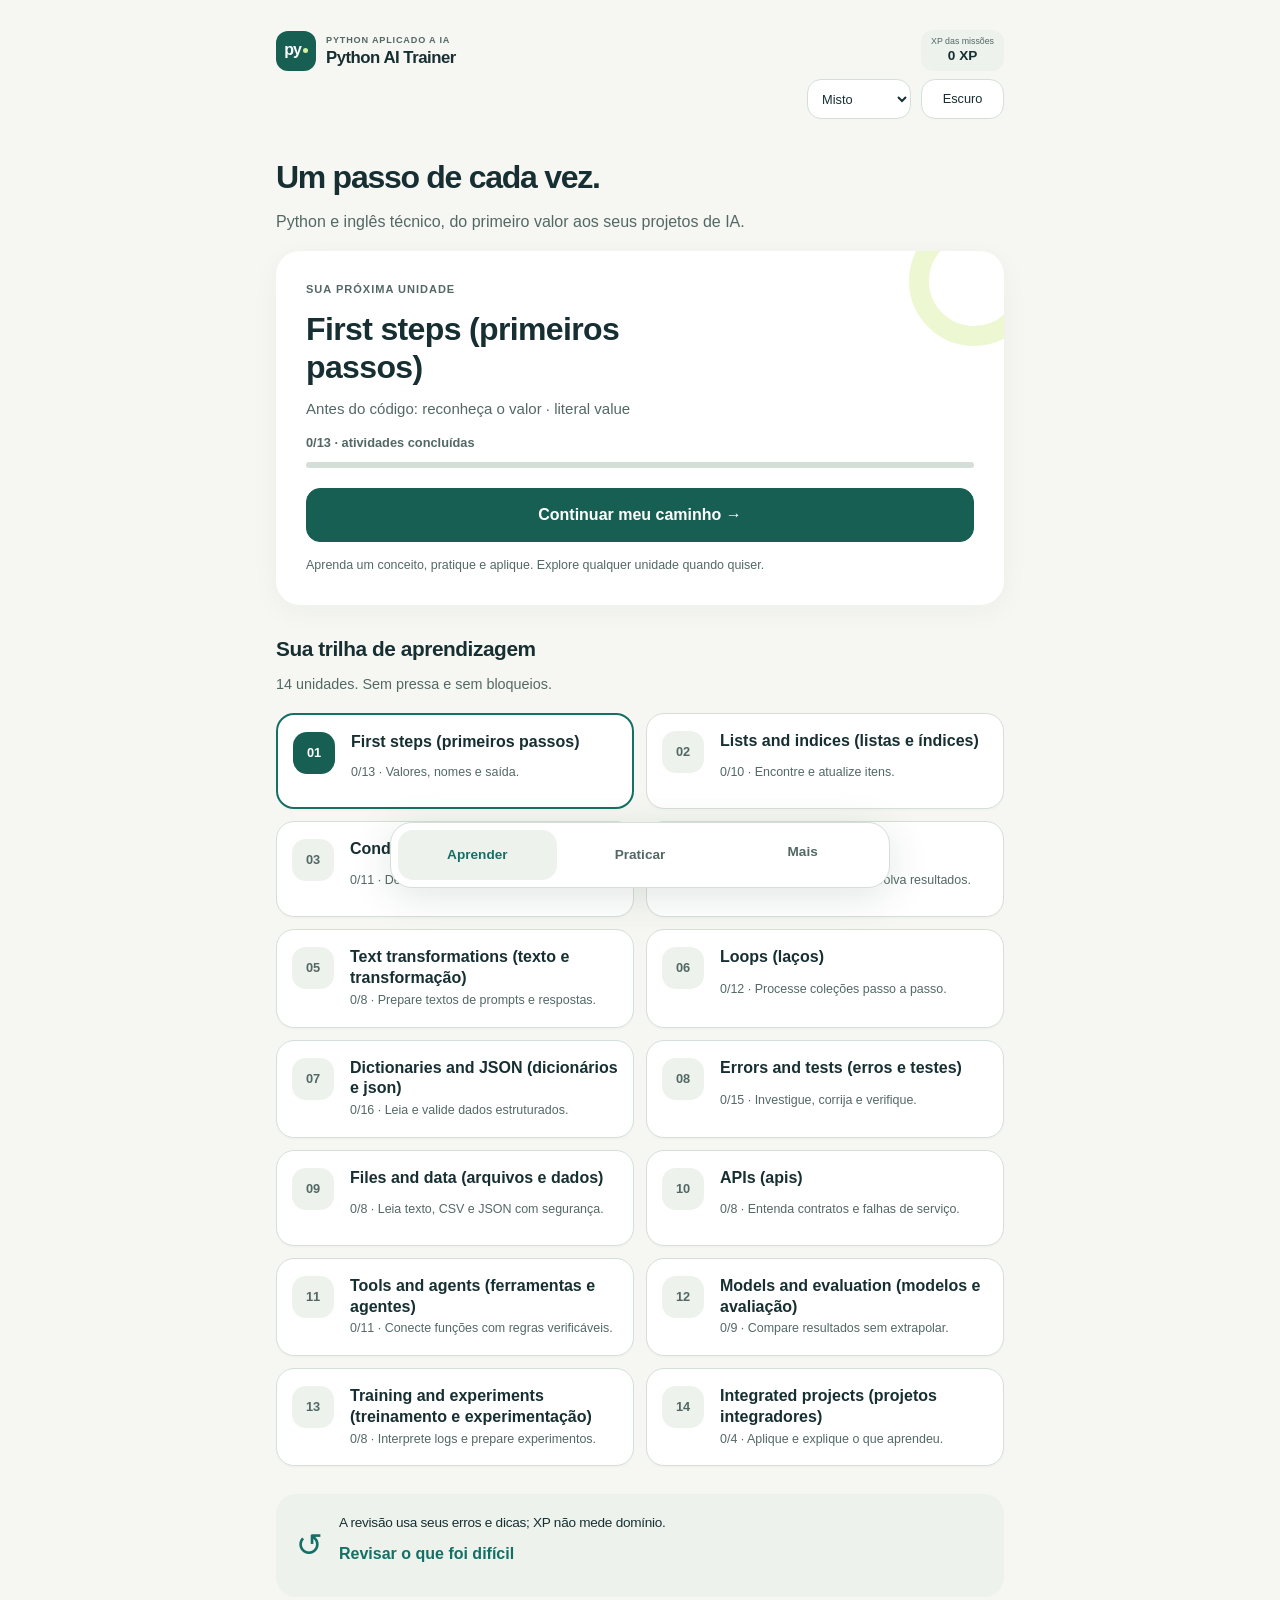
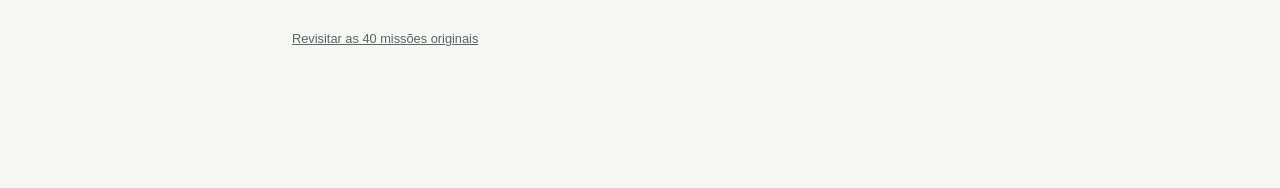
==== commit 01eb4997: "Close executable and project learning gaps and harden mobile state recovery" ====
--- a/index.html
+++ b/index.html
@@ -1,14 +1,14 @@
 <!doctype html>
-<html lang="pt-BR"><head><meta charset="utf-8"><meta name="viewport" content="width=device-width, initial-scale=1, viewport-fit=cover"><meta name="theme-color" content="#111827"><title>Python AI Trainer</title><link rel="stylesheet" href="style.css"><link rel="stylesheet" href="learning/learning.css"><link rel="stylesheet" href="projects/projects.css"><link rel="stylesheet" href="runtime/runtime.css"><link rel="stylesheet" href="experiments/experiments.css"><link rel="stylesheet" href="curriculum/design.css"></head>
+<html lang="pt-BR"><head><meta charset="utf-8"><meta name="viewport" content="width=device-width, initial-scale=1, viewport-fit=cover"><meta name="theme-color" content="#f6f7f2"><title>Python AI Trainer</title><link rel="icon" href="favicon.svg" type="image/svg+xml"><link rel="stylesheet" href="style.css"><link rel="stylesheet" href="learning/learning.css"><link rel="stylesheet" href="projects/projects.css"><link rel="stylesheet" href="runtime/runtime.css"><link rel="stylesheet" href="experiments/experiments.css"><link rel="stylesheet" href="curriculum/design.css"></head>
 <body><p id="storageStatus" role="status" hidden></p><main class="app-shell"><header class="topbar"><span class="brand-mark" aria-hidden="true">py<span>↗</span></span><div class="brand-title"><p id="tagline" class="eyebrow">Python aplicado a IA</p><h1>Python AI Trainer</h1></div><label for="language" id="languageLabel">Idioma</label><select id="language"><option value="pt">Português</option><option value="mixed">Misto</option><option value="en">English</option></select><button id="themeToggle" disabled>Escuro</button><div class="xp-box"><small id="xpScope">XP das missões</small><br><strong id="xp">0 XP</strong></div></header>
 <nav id="learningNav" class="learning-nav" aria-label="Áreas de aprendizagem" hidden><button id="vLearnTab">Aprender</button><button id="vPracticeTab">Praticar</button><details id="jMenu"><summary id="jMenuLabel"></summary><div id="jNav" class="learning-nav-links"><button data-area="learn"></button><button data-area="practice"></button><button data-area="projects"></button><button data-area="lab"></button><button data-area="progress"></button></div></details></nav>
 <section id="home"><p id="bootStatus" role="status">Preparando o treino / Loading training…</p><h2 id="homeTitle" tabindex="-1">Seu treino</h2><p id="jIntro"></p><button id="jRetry" hidden>Recarregar / Retry</button><section id="jRecommendations" class="learning-card"><p id="vUnitEyebrow" class="eyebrow"></p><h3 id="jNextTitle"></h3><p id="jNextMission"></p><p id="vHeroProgress"></p><div class="progress-track" aria-hidden="true"><div id="vHeroBar" class="progress-bar"></div></div><button id="continue" class="primary">Continuar treino</button><div id="jNext" class="learning-stack"></div><p id="jRecommendationNote" class="description"></p></section>
-<section id="curriculumArea" hidden><section id="vPathPanel"><h3 id="vPathTitle" tabindex="-1"></h3><p id="vPathNote" class="description"></p><div id="vPath"></div></section><section id="vUnitPanel" hidden><button id="vBackPath"></button><h2 id="vUnitTitle" tabindex="-1"></h2><p id="vUnitGoal"></p><p id="vUnitCount" class="eyebrow"></p><div id="vUnitLessons"></div><div id="vApply" class="learning-stack"></div><button id="vNextUnit" class="primary"></button></section><section class="review-card"><span aria-hidden="true">↺</span><div><h3 id="vReviewNote"></h3><button id="vReview"></button></div></section><button id="vLegacy" class="text-button"></button></section><article id="jLearn" class="learning-card"><h3 id="jLearnTitle" tabindex="-1"></h3><p id="homeProgress"></p><details><summary id="jLibraryLabel"></summary><p id="jExploreNote"></p><div id="jMissionList" class="learning-stack"></div></details></article>
+<section id="curriculumArea" hidden><section id="vPathPanel"><h3 id="vPathTitle" tabindex="-1"></h3><p id="vPathNote" class="description"></p><div id="vPath"></div></section><section id="vUnitPanel" hidden><button id="vBackPath"></button><h2 id="vUnitTitle" tabindex="-1"></h2><p id="vUnitGoal"></p><p id="vUnitPrereq"></p><button id="vPrepareUnit" hidden></button><p id="vUnitCount" class="eyebrow"></p><div id="vUnitLessons"></div><div id="vApply" class="learning-stack"></div><button id="vNextUnit" class="primary"></button></section><section class="review-card"><span aria-hidden="true">↺</span><div><h3 id="vReviewNote"></h3><button id="vReview"></button></div></section><button id="vLegacy" class="text-button"></button></section><article id="jLearn" class="learning-card"><h3 id="jLearnTitle" tabindex="-1"></h3><p id="homeProgress"></p><details><summary id="jLibraryLabel"></summary><p id="jExploreNote"></p><div id="jMissionList" class="learning-stack"></div></details></article>
 <article id="jPractice" class="learning-card"><h3 id="jPracticeTitle" tabindex="-1"></h3><p id="jPracticeNote"></p><div class="learning-stack"><button id="runtimeButton">Run Python (executar Python)</button><button id="debugButton"></button><div id="debugList" hidden></div><button id="jDebug"></button><button id="jTesting"></button></div></article>
 <article id="jProjects" class="learning-card"><h3 id="jProjectsTitle" tabindex="-1"></h3><p id="jProjectsNote"></p><div class="learning-stack"><button id="projectsButton">Python AI Lab — Projetos</button><button id="jPortfolio"></button></div></article>
 <article id="jLab" class="learning-card"><h3 id="jLabTitle" tabindex="-1"></h3><p id="jLabNote"></p><dl id="jModes"></dl><div class="learning-stack"><button id="aiLabButton"></button><button id="experimentsButton">Experimentos de IA</button></div><details id="jAdvancedLab"><summary id="jAdvancedLabel"></summary><button id="modelLabButton" hidden>AI Model Lab</button></details><p id="jKaggleState" class="learning-notice"></p></article>
 <article id="jProgress" class="learning-card"><h3 id="jProgressTitle" tabindex="-1"></h3><p id="jProgressNote"></p><div id="jSummary"></div><p id="jXP" class="description"></p><div class="learning-stack"><button id="reviewButton"></button><button id="jSkills"></button><button id="jExport"></button></div><p id="reviewNotice" role="status" aria-live="polite"></p><details><summary id="jEvidenceLabel"></summary><div id="jEvidence"></div></details><button id="reset">Resetar progresso</button></article></section>
-<aside id="curriculumBridge" class="learning-card" hidden><h2 id="vBridgeTitle"></h2><p id="vBridgeNote"></p><div id="vBridgeUnits" class="learning-stack"></div></aside><section id="mission" hidden><button id="returnToProject" hidden></button><button id="homeButton">← Início</button><div class="progress-card"><p id="module"></p><p id="counter"></p><div class="progress-track"><div id="bar" class="progress-bar"></div></div></div><article class="mission-card"><h2 id="title"></h2><p id="prompt"></p><aside id="vLesson" class="lesson-note" hidden><h3 id="vLessonTitle"></h3><p id="vLessonText"></p></aside><section id="debugPanel" hidden><p id="debugNotice"></p><pre id="debugError"></pre><div id="investigate"></div><p id="investigationFeedback" aria-live="polite"></p></section><pre id="context"></pre><pre id="code"></pre><div id="answer" class="answer"></div><pre id="assembled" class="code-display" hidden></pre><div id="legend" class="legend"></div><section id="glossary" hidden><div id="termDetails"></div><button id="knowTerm"></button><button id="closeGlossary"></button></section><button id="simulate" hidden></button><section id="simulation" hidden><p id="simLabel"></p><pre id="simCode"></pre><p id="simExplanation" aria-live="polite"></p><h3 id="variablesLabel"></h3><pre id="simVariables"></pre><h3 id="outputLabel"></h3><pre id="simOutput"></pre><div class="actions"><button id="prevLine"></button><button id="nextLine"></button><button id="resetSim"></button></div></section><div class="actions"><button id="hint">Dica 1</button><button id="submit" class="primary">Responder</button></div><p id="feedback" role="status" aria-live="polite"></p><details id="vExplanation"><summary id="vExplanationLabel"></summary><p id="vExplanationText"></p></details><button id="next" class="primary" hidden>Próxima missão</button></article><button id="restartModule">Recomeçar módulo</button></section><section id="aiLab" hidden><button id="labHome"></button><h2 id="labTitle"></h2><p id="labNotice"></p><div id="labChoices" class="actions"></div><section id="labFlow" hidden><h3 id="labStage"></h3><pre id="labData"></pre><p id="labExplanation"></p><div id="labActions" class="answer"></div><p id="labFeedback" aria-live="polite"></p><div class="actions"><button id="labPrev"></button><button id="labNext"></button><button id="labRestart"></button></div></section></section><section id="projectsArea" hidden aria-label="Python AI Lab">
+<aside id="curriculumBridge" class="learning-card" hidden><h2 id="vBridgeTitle"></h2><p id="vBridgeNote"></p><div id="vBridgeUnits" class="learning-stack"></div></aside><section id="mission" hidden><button id="returnToProject" hidden></button><button id="homeButton">← Início</button><button id="vMissionUnit" hidden></button><div class="progress-card"><p id="module"></p><p id="counter"></p><div class="progress-track"><div id="bar" class="progress-bar"></div></div></div><article class="mission-card"><h2 id="title"></h2><p id="prompt"></p><aside id="vLesson" class="lesson-note" hidden><h3 id="vLessonTitle"></h3><p id="vLessonText"></p></aside><section id="debugPanel" hidden><p id="debugNotice"></p><pre id="debugError"></pre><div id="investigate"></div><p id="investigationFeedback" aria-live="polite"></p></section><pre id="context"></pre><pre id="code"></pre><div id="answer" class="answer"></div><pre id="assembled" class="code-display" hidden></pre><div id="legend" class="legend"></div><section id="glossary" hidden><div id="termDetails"></div><button id="knowTerm"></button><button id="closeGlossary"></button></section><button id="simulate" hidden></button><section id="simulation" hidden><p id="simLabel"></p><pre id="simCode"></pre><p id="simExplanation" aria-live="polite"></p><h3 id="variablesLabel"></h3><pre id="simVariables"></pre><h3 id="outputLabel"></h3><pre id="simOutput"></pre><div class="actions"><button id="prevLine"></button><button id="nextLine"></button><button id="resetSim"></button></div></section><div class="actions"><button id="hint">Dica 1</button><button id="submit" class="primary">Responder</button></div><p id="feedback" role="status" aria-live="polite"></p><details id="vExplanation"><summary id="vExplanationLabel"></summary><p id="vExplanationText"></p></details><button id="next" class="primary" hidden>Próxima missão</button></article><button id="restartModule">Recomeçar módulo</button></section><section id="aiLab" hidden><button id="labHome"></button><h2 id="labTitle"></h2><p id="labNotice"></p><div id="labChoices" class="actions"></div><section id="labFlow" hidden><h3 id="labStage"></h3><pre id="labData"></pre><p id="labExplanation"></p><div id="labActions" class="answer"></div><p id="labFeedback" aria-live="polite"></p><div class="actions"><button id="labPrev"></button><button id="labNext"></button><button id="labRestart"></button></div></section></section><section id="projectsArea" hidden aria-label="Python AI Lab">
   <nav class="project-nav" aria-label="Python AI Lab navigation">
     <button id="pHome"></button><details id="pMenu"><summary id="pMenuLabel"></summary><div class="project-stack"><button id="pHub"></button><button id="pDebug"></button><button id="pTesting"></button><button id="pSkills"></button><button id="pPortfolio"></button></div></details>
   </nav>
@@ -18,7 +18,7 @@
     <h2 id="pTitle" tabindex="-1"></h2><details id="pObjective"><summary id="pObjectiveLabel"></summary><p id="pGoal"></p><p id="pContext" class="description"></p></details><p id="pProgress"></p>
     <details><summary id="pNavigationSummary">Etapas / Stages</summary><div id="pStepList" class="project-stack"></div></details>
     <article class="mission-card project-stage">
-      <h3 id="pStep" tabindex="-1"></h3><p id="pPrompt"></p><pre id="pCode"></pre><pre id="pEvidence" hidden></pre>
+      <h3 id="pStep" tabindex="-1"></h3><p id="pPrompt"></p><button id="pPrepare" hidden></button><pre id="pCode"></pre><pre id="pEvidence" hidden></pre>
       <div id="pAnswers" class="answer"></div>
       <div class="actions"><button id="pHint"></button><button id="pSubmit" class="primary"></button></div>
       <p id="pFeedback" aria-live="polite" role="status"></p>
--- a/curriculum/design.css
+++ b/curriculum/design.css
@@ -1,3 +1,4 @@
 /* The final visual layer also unifies preserved advanced modules. */
 .app-shell{padding-top:max(18px,env(safe-area-inset-top));padding-right:max(16px,env(safe-area-inset-right));padding-left:max(16px,env(safe-area-inset-left));padding-bottom:calc(125px + env(safe-area-inset-bottom))}.learning-nav{position:fixed;top:auto;bottom:max(12px,env(safe-area-inset-bottom));left:50%;transform:translateX(-50%);width:min(calc(100% - 24px),500px);z-index:20;display:grid;grid-template-columns:1fr 1fr 1fr;gap:4px;border:1px solid var(--border);border-radius:22px;background:var(--panel);padding:7px;box-shadow:0 8px 40px #16382d20;margin:0}.learning-nav>button,.learning-nav summary{min-height:50px;background:transparent;border:0;border-radius:15px;text-align:center;font-size:.85rem;font-weight:700;padding:12px 4px;display:block;color:var(--muted)}.learning-nav>button[aria-current=page]{background:var(--card);color:var(--accent-2)}.learning-nav details{margin:0}.learning-nav summary::-webkit-details-marker{display:none}.learning-nav summary::marker{content:''}.learning-nav-links{position:absolute;bottom:76px;left:0;right:0;background:var(--panel);border:1px solid var(--border);border-radius:20px;padding:12px;box-shadow:0 12px 36px #16382d24;display:grid;grid-template-columns:1fr;max-height:65svh;overflow:auto}.learning-nav-links button{text-align:left}.learning-nav-links button[aria-current=page]{outline-color:var(--accent-2);color:var(--accent-2)}#jRecommendations{background:var(--panel);border:0;border-radius:24px;padding:22px;box-shadow:0 6px 28px #18322b0b;position:relative;overflow:hidden}#jRecommendations::before{content:'';position:absolute;width:90px;height:90px;right:-35px;top:-35px;border:20px solid #d6ef9c70;border-radius:50%;pointer-events:none}#jNextTitle{font-size:1.5rem;line-height:1.2;max-width:18ch;margin:12px 0;position:relative}#jNextMission{color:var(--muted);font-size:.94rem;margin-bottom:12px}#vHeroProgress{font-size:.8rem;font-weight:600;color:var(--muted)}#continue{width:100%;margin:20px 0 4px;min-height:54px}#jRecommendationNote{font-size:.78rem;line-height:1.5;margin-bottom:0}#vPathTitle{font-size:1.3rem;margin-top:30px}#vPathNote{font-size:.9rem;margin-bottom:18px}#vPath{display:grid;gap:12px}.unit-node{display:grid;grid-template-columns:44px minmax(0,1fr);gap:2px 14px;text-align:left;border-radius:18px;padding:17px 15px;position:relative;min-height:96px;background:var(--panel);width:100%;box-shadow:0 2px 0 #132e2404}.unit-number{grid-row:1/3;background:var(--card);height:42px;width:42px;display:grid;place-items:center;border-radius:14px;color:var(--muted);font-size:.8rem;font-weight:800}.unit-name{font-size:1rem;font-weight:700;line-height:1.3}.unit-note{font-size:.78rem;line-height:1.5;color:var(--muted)}.unit-current{border:2px solid var(--accent-2)}.unit-current .unit-number{background:var(--accent);color:#fff}:root[data-theme=dark] .unit-current .unit-number{color:#193a30}.review-card{display:flex;gap:16px;align-items:center;padding:20px;background:var(--card);border-radius:20px;margin:28px 0 18px}.review-card>span{font-size:2rem;color:var(--accent-2)}.review-card h3{font-size:.85rem;font-weight:500;margin:0}.review-card button{border:0;padding:8px 0;background:transparent;color:var(--accent-2);text-align:left;font-weight:700;min-height:44px}.text-button{border:0;background:none;color:var(--muted);text-decoration:underline;font-size:.8rem}#vBackPath{margin:8px 0 24px}#vUnitGoal{color:var(--muted)}#vUnitLessons{display:grid;gap:10px;margin:22px 0}.lesson-row{display:grid;grid-template-columns:30px minmax(0,1fr);gap:3px 12px;align-items:start;text-align:left;padding:16px;border-radius:16px;width:100%}.lesson-number{grid-row:1/3;background:var(--card);border-radius:50%;height:28px;width:28px;display:grid;place-items:center;font-size:.75rem;color:var(--accent-2);font-weight:700}.lesson-name{font-weight:650;font-size:.95rem;line-height:1.35}.lesson-mode{font-size:.75rem;color:var(--muted)}#vApply{margin:24px 0}#vLesson{padding:15px 18px;border-left:3px solid var(--accent-2);border-radius:0 14px 14px 0;background:var(--card);font-size:.9rem;margin:18px 0}#vLesson h3{font-size:.75rem;text-transform:uppercase;letter-spacing:.04em;color:var(--accent-2);margin:0 0 4px}#vLesson p{margin:0}#mission>.progress-card{background:none;border:0;padding:10px 0}#mission>.mission-card{border:0;box-shadow:0 4px 30px #16382d08}#mission .mission-card h2{font-size:1.45rem;line-height:1.25}#prompt{font-size:1rem;line-height:1.6}.answer button{position:relative}.answer button.selected{background:var(--card);border-color:var(--accent-2)}#vExplanation{font-size:.88rem;color:var(--muted)}#vExplanation summary{color:var(--accent-2)}#learningRelated{border-style:dashed;background:transparent}.project-card,#projectsArea details,#runtimeArea details,#modelLabArea article,#experimentArea article,#experimentArea details{border-radius:18px;background:var(--panel);padding:18px}.project-support,.project-stack [aria-current=step],#pFlowPath [aria-current=step]{border-color:var(--accent-2);background:var(--card);outline-color:var(--accent-2);color:var(--text)}#projectsArea .project-nav>details>summary{min-height:44px}#runtimeArea textarea{background:var(--code);color:var(--code-text)}#jModes dd,#xpScope{color:var(--muted)}#curriculumBridge{font-size:.9rem}#curriculumBridge h2{font-size:1.15rem}button:disabled{color:var(--muted)}button.primary:disabled{color:white}:root[data-theme=dark] button.primary:disabled{color:#173c2e}body:has(textarea:focus) .learning-nav{position:static;transform:none;width:100%;margin:12px 0}#home>article>h3{font-size:1.6rem}#jMissionList{max-height:65svh}.learning-card dd{color:var(--muted)}@media(min-width:700px){.app-shell{padding-top:30px}.topbar{margin-bottom:40px}#vPath{grid-template-columns:1fr 1fr}#jRecommendations{padding:30px}#jNextTitle{font-size:2rem}#vUnitLessons{max-width:620px;margin-left:auto;margin-right:auto}}@media(max-width:340px){.app-shell{padding-left:12px;padding-right:12px}.learning-card,.project-card,#projectsArea details,#runtimeArea details,#experimentArea details{padding:14px}.unit-node{padding:14px 12px;gap:2px 10px}.brand-title h1{font-size:.87rem}.xp-box{padding:6px}#jNextTitle{font-size:1.35rem}}@media(prefers-reduced-motion:reduce){*{transition:none!important;scroll-behavior:auto!important}}
 .brand-mark span{font-size:0;display:block;width:5px;height:5px;border-radius:50%;background:#d6ef9c}#mission:has(#vLesson:not([hidden])) #legend>p{display:none}
+:root[data-theme=dark] .brand-mark{color:#12312b}:root[data-theme=dark] .brand-mark span{background:#175f53}#vPrepareUnit{margin:8px 0}#vNextUnit{width:100%;margin:12px 0 20px}#pPrepare{background:var(--card);color:var(--accent-2);font-size:.85rem}
